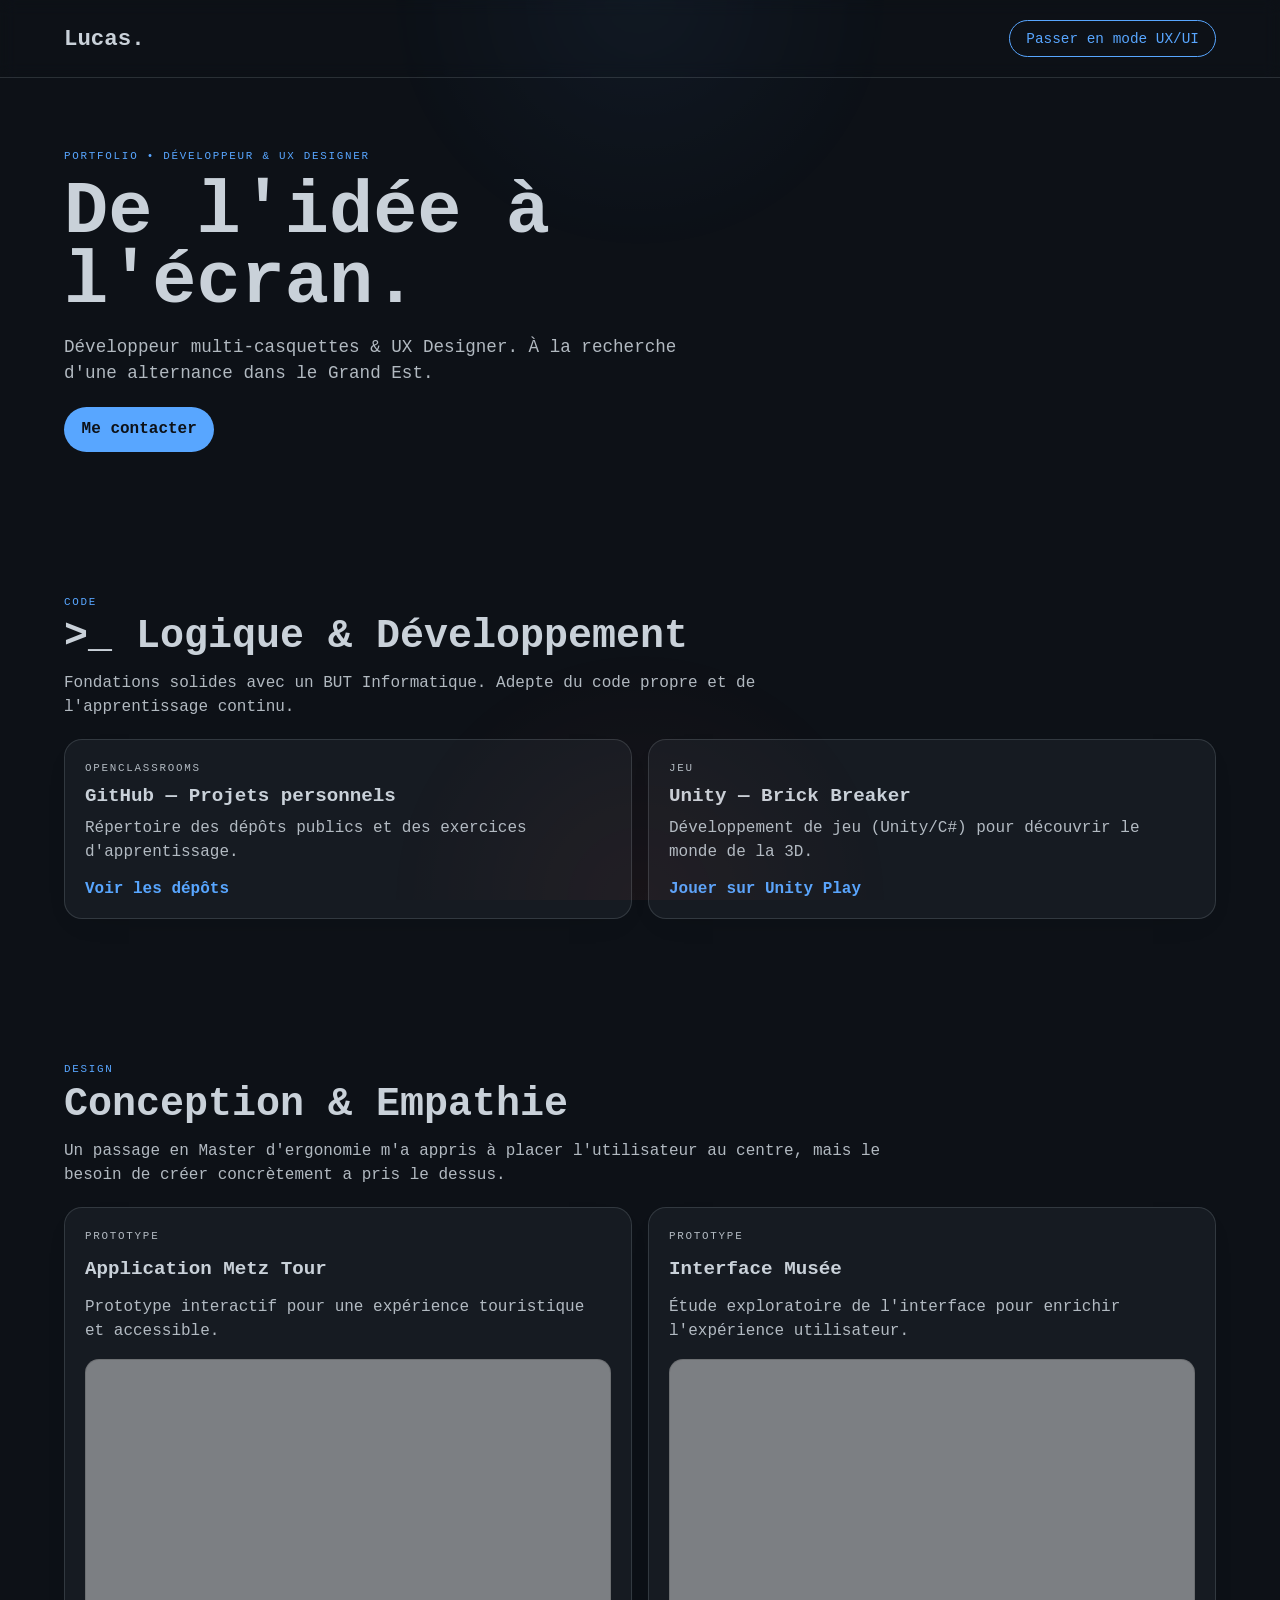
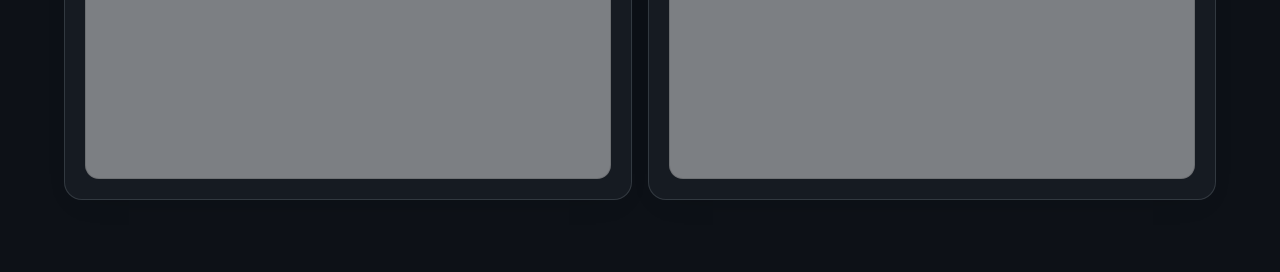
==== index.html @ cc4fd3da "V2 - Fix CSS" ====
<!DOCTYPE html>
<html lang="fr">
<head>
    <meta charset="UTF-8">
    <meta name="viewport" content="width=device-width, initial-scale=1.0">
    <title>Lucas | Dev & UX Designer</title>
    <link rel="stylesheet" href="style.css">
</head>
<body data-theme="dev">
    <nav class="site-nav" aria-label="Navigation principale">
        <a class="logo" href="#top" aria-label="Lucas, retour à l'accueil">Lucas.</a>
        <button id="theme-toggle" type="button" aria-pressed="false">Passer en mode UX/UI</button>
    </nav>

    <header class="hero" id="top">
        <p class="eyebrow">Portfolio • Développeur & UX designer</p>
        <h1>De l'idée à l'écran.</h1>
        <p class="hero-copy">Développeur multi-casquettes & UX Designer. À la recherche d'une alternance dans le Grand Est.</p>
        <div class="hero-actions">
            <a href="mailto:lucas.supiot2@email.com" class="btn-primary">Me contacter</a>
        </div>
    </header>

    <main>
        <section id="dev-section" class="panel" aria-labelledby="dev-title">
            <div class="section-heading">
                <p class="section-kicker">Code</p>
                <h2 id="dev-title">>_ Logique & Développement</h2>
            </div>
            <p class="section-copy">Fondations solides avec un BUT Informatique. Adepte du code propre et de l'apprentissage continu.</p>

            <div class="cards-grid">
                <article class="card">
                    <p class="card-tag">OpenClassrooms</p>
                    <h3>GitHub — Projets personnels</h3>
                    <p>Répertoire des dépôts publics et des exercices d'apprentissage.</p>
                    <a href="https://github.com/lsupiot" target="_blank" rel="noopener noreferrer">Voir les dépôts</a>
                </article>

                <article class="card">
                    <p class="card-tag">Jeu</p>
                    <h3>Unity — Brick Breaker</h3>
                    <p>Développement de jeu (Unity/C#) pour découvrir le monde de la 3D.</p>
                    <a href="https://play.unity.com/en/user/a62d0548-a9d5-411b-aab2-ef12aff57808" target="_blank" rel="noopener noreferrer">Jouer sur Unity Play</a>
                </article>
            </div>
        </section>

        <section id="design-section" class="panel" aria-labelledby="design-title">
            <div class="section-heading">
                <p class="section-kicker">Design</p>
                <h2 id="design-title">Conception & Empathie</h2>
            </div>
            <p class="section-copy">Un passage en Master d'ergonomie m'a appris à placer l'utilisateur au centre, mais le besoin de créer concrètement a pris le dessus.</p>

            <div class="figma-grid">
                <article class="embed-card">
                    <div class="embed-copy">
                        <p class="card-tag">Prototype</p>
                        <h3>Application Metz Tour</h3>
                        <p>Prototype interactif pour une expérience touristique et accessible.</p>
                    </div>
                    <iframe
                        title="Prototype de l'application Metz Tour"
                        src="https://embed.figma.com/proto/jrErI9CJrKEsVj4S0vZ2EP/Metz-Tour?page-id=1139%3A2404&node-id=1139-2405&p=f&viewport=359%2C181%2C0.16&scaling=scale-down&content-scaling=fixed&starting-point-node-id=1139%3A2405&embed-host=share"
                        loading="lazy"
                        allowfullscreen>
                    </iframe>
                </article>

                <article class="embed-card">
                    <div class="embed-copy">
                        <p class="card-tag">Prototype</p>
                        <h3>Interface Musée</h3>
                        <p>Étude exploratoire de l'interface pour enrichir l'expérience utilisateur.</p>
                    </div>
                    <iframe
                        title="Prototype d'interface musée"
                        src="https://embed.figma.com/proto/jrErI9CJrKEsVj4S0vZ2EP/Metz-Tour?page-id=1139%3A2404&node-id=1139-2405&p=f&viewport=359%2C181%2C0.16&scaling=scale-down&content-scaling=fixed&starting-point-node-id=1139%3A2405&embed-host=share"
                        loading="lazy"
                        allowfullscreen>
                    </iframe>
                </article>
            </div>
        </section>
    </main>

    <script src="script.js"></script>
</body>
</html>
---- style.css ----
* {
    box-sizing: border-box;
}

:root {
    --bg-color: #0d1117;
    --text-color: #c9d1d9;
    --accent-color: #58a6ff;
    --accent-soft: rgba(88, 166, 255, 0.16);
    --card-bg: #161b22;
    --border-color: rgba(201, 209, 217, 0.16);
    --shadow-color: rgba(0, 0, 0, 0.24);
    --font-family: 'Courier New', Courier, monospace;
}

body[data-theme="design"] {
    --bg-color: #fafafa;
    --text-color: #2b2b2b;
    --accent-color: #ff7262;
    --accent-soft: rgba(255, 114, 98, 0.16);
    --card-bg: #ffffff;
    --border-color: rgba(43, 43, 43, 0.14);
    --shadow-color: rgba(43, 43, 43, 0.12);
    --font-family: 'Helvetica Neue', Arial, sans-serif;
}

body {
    margin: 0;
    min-height: 100vh;
    background-color: var(--bg-color);
    color: var(--text-color);
    font-family: var(--font-family);
    transition: background-color 0.35s ease, color 0.35s ease, border-color 0.35s ease;
}

img,
iframe {
    max-width: 100%;
}

body::before {
    content: '';
    position: fixed;
    inset: 0;
    pointer-events: none;
    background:
        radial-gradient(circle at top, rgba(88, 166, 255, 0.12), transparent 24%),
        radial-gradient(circle at bottom, rgba(255, 114, 98, 0.12), transparent 24%);
    opacity: 0.45;
}

.site-nav {
    display: flex;
    align-items: center;
    justify-content: space-between;
    gap: 1rem;
    padding: 1.25rem 5vw;
    border-bottom: 1px solid var(--border-color);
    backdrop-filter: blur(8px);
}

.logo {
    color: var(--text-color);
    text-decoration: none;
    font-size: 1.4rem;
    font-weight: 700;
}

#theme-toggle {
    background: transparent;
    border: 1px solid var(--accent-color);
    color: var(--accent-color);
    padding: 0.6rem 1rem;
    border-radius: 999px;
    cursor: pointer;
    font-family: inherit;
    font-size: 0.9rem;
    transition: background-color 0.25s ease, color 0.25s ease, transform 0.2s ease;
}

#theme-toggle:hover,
#theme-toggle:focus-visible {
    background-color: var(--accent-color);
    color: var(--bg-color);
    transform: translateY(-1px);
    outline: none;
}

.hero,
.panel {
    padding: 4.5rem 5vw;
}

.hero {
    display: flex;
    flex-direction: column;
    gap: 1rem;
    max-width: 56rem;
}

.eyebrow,
.section-kicker,
.card-tag {
    margin: 0;
    color: var(--accent-color);
    text-transform: uppercase;
    letter-spacing: 0.16em;
    font-size: 0.68rem;
}

.hero h1 {
    margin: 0;
    font-size: clamp(2.8rem, 7vw, 4.6rem);
    line-height: 0.95;
}

.hero-copy,
.section-copy,
.card p,
.embed-copy p {
    margin: 0;
    line-height: 1.5;
    color: var(--text-color);
    opacity: 0.88;
}

.hero-copy {
    max-width: 42rem;
    font-size: 1.1rem;
}

.hero-actions {
    display: flex;
    gap: 1rem;
    margin-top: 0.25rem;
}

.btn-primary {
    display: inline-flex;
    align-items: center;
    justify-content: center;
    padding: 0.85rem 1.1rem;
    border-radius: 999px;
    background-color: var(--accent-color);
    color: var(--bg-color);
    text-decoration: none;
    font-weight: 700;
    transition: transform 0.2s ease, filter 0.2s ease;
}

.btn-primary:hover,
.btn-primary:focus-visible {
    transform: translateY(-1px);
    filter: brightness(1.05);
    outline: none;
}

.section-heading {
    display: flex;
    flex-direction: column;
    gap: 0.4rem;
    margin-bottom: 0.75rem;
}

.section-heading h2 {
    margin: 0;
    font-size: clamp(1.7rem, 4vw, 2.5rem);
}

.section-copy {
    max-width: 52rem;
    margin-bottom: 1.25rem;
}

.cards-grid,
.figma-grid {
    display: grid;
    gap: 1rem;
    grid-template-columns: repeat(auto-fit, minmax(260px, 1fr));
}

.card,
.embed-card {
    background-color: var(--card-bg);
    border: 1px solid var(--border-color);
    border-radius: 18px;
    padding: 1.25rem;
    box-shadow: 0 10px 30px -18px var(--shadow-color);
    transition: transform 0.2s ease, border-color 0.25s ease, box-shadow 0.25s ease;
}

.card:hover,
.embed-card:hover {
    transform: translateY(-3px);
    border-color: var(--accent-color);
    box-shadow: 0 16px 36px -20px var(--shadow-color);
}

.card h3,
.embed-copy h3 {
    margin: 0.5rem 0 0.6rem;
    font-size: 1.2rem;
}

.card a {
    display: inline-flex;
    margin-top: 1rem;
    color: var(--accent-color);
    text-decoration: none;
    font-weight: 700;
}

.card a:hover,
.card a:focus-visible {
    text-decoration: underline;
}

.embed-card {
    display: flex;
    flex-direction: column;
    gap: 1rem;
}

.embed-copy {
    display: flex;
    flex-direction: column;
    gap: 0.35rem;
}

.embed-card iframe {
    width: 100%;
    min-height: 320px;
    height: min(58vw, 420px);
    border: 1px solid rgba(0, 0, 0, 0.12);
    border-radius: 14px;
    background-color: rgba(255, 255, 255, 0.44);
}

@media (max-width: 640px) {
    .site-nav {
        padding-inline: 1rem;
    }

    .hero,
    .panel {
        padding: 3.5rem 1rem;
    }

    .hero-actions {
        flex-direction: column;
    }
}
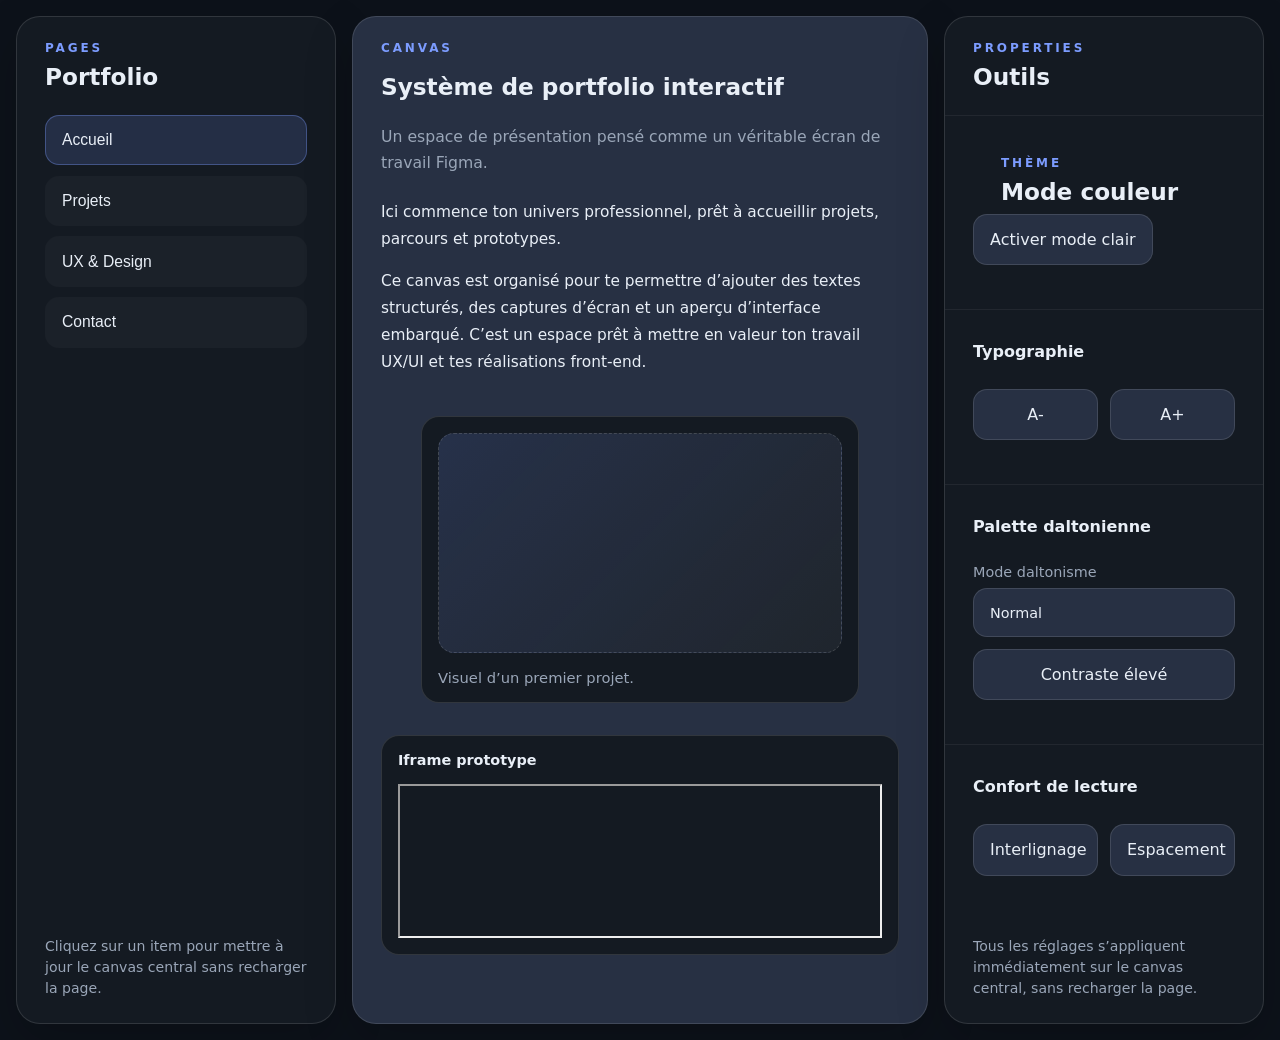
==== commit 8c8b13f8: "V3.1 Abition figma" ====
--- a/index.html
+++ b/index.html
@@ -3,88 +3,113 @@
 <head>
     <meta charset="UTF-8">
     <meta name="viewport" content="width=device-width, initial-scale=1.0">
-    <title>Lucas | Dev & UX Designer</title>
+    <title>Portfolio Figma-style | Lucas Supiot</title>
     <link rel="stylesheet" href="style.css">
 </head>
-<body data-theme="dev">
-    <nav class="site-nav" aria-label="Navigation principale">
-        <a class="logo" href="#top" aria-label="Lucas, retour à l'accueil">Lucas.</a>
-        <button id="theme-toggle" type="button" aria-pressed="false">Passer en mode UX/UI</button>
-    </nav>
+<body data-theme="dark" data-daltonism="normal">
+    <div class="app-shell">
+        <aside class="sidebar panel panel-left" aria-label="Navigation Pages et Layers">
+            <div class="panel-header">
+                <p class="panel-label">Pages</p>
+                <h1 class="panel-title">Portfolio</h1>
+            </div>
 
-    <header class="hero" id="top">
-        <p class="eyebrow">Portfolio • Développeur & UX designer</p>
-        <h1>De l'idée à l'écran.</h1>
-        <p class="hero-copy">Développeur multi-casquettes & UX Designer. À la recherche d'une alternance dans le Grand Est.</p>
-        <div class="hero-actions">
-            <a href="mailto:lucas.supiot2@email.com" class="btn-primary">Me contacter</a>
-        </div>
-    </header>
+            <nav class="panel-body" aria-label="Liste des sections du portfolio">
+                <ul class="nav-list" role="list">
+                    <li><button class="nav-item active" type="button" data-section="accueil" aria-controls="canvas-content">Accueil</button></li>
+                    <li><button class="nav-item" type="button" data-section="projets" aria-controls="canvas-content">Projets</button></li>
+                    <li><button class="nav-item" type="button" data-section="ux" aria-controls="canvas-content">UX & Design</button></li>
+                    <li><button class="nav-item" type="button" data-section="contact" aria-controls="canvas-content">Contact</button></li>
+                </ul>
+            </nav>
 
-    <main>
-        <section id="dev-section" class="panel" aria-labelledby="dev-title">
-            <div class="section-heading">
-                <p class="section-kicker">Code</p>
-                <h2 id="dev-title">>_ Logique & Développement</h2>
+            <div class="panel-footer">
+                <p class="panel-note">Cliquez sur un item pour mettre à jour le canvas central sans recharger la page.</p>
             </div>
-            <p class="section-copy">Fondations solides avec un BUT Informatique. Adepte du code propre et de l'apprentissage continu.</p>
+        </aside>
 
-            <div class="cards-grid">
-                <article class="card">
-                    <p class="card-tag">OpenClassrooms</p>
-                    <h3>GitHub — Projets personnels</h3>
-                    <p>Répertoire des dépôts publics et des exercices d'apprentissage.</p>
-                    <a href="https://github.com/lsupiot" target="_blank" rel="noopener noreferrer">Voir les dépôts</a>
+        <main class="canvas panel panel-center" id="canvas-content" role="main">
+            <section class="canvas-frame" aria-labelledby="canvas-title">
+                <div class="canvas-topbar">
+                    <span class="canvas-badge">Canvas</span>
+                    <h2 id="canvas-title">Bienvenu·e sur mon portfolio</h2>
+                </div>
+
+                <p class="canvas-subtitle">Un espace de présentation pensé comme un véritable écran de travail Figma.</p>
+
+                <article class="canvas-copy">
+                    <p class="lead-copy" id="canvas-lead">Ce template est préparé pour recevoir ton contenu : titre, paragraphe, visuels et prototype intégré.</p>
+                    <p id="canvas-text">Utilise ce canevas pour montrer tes meilleurs projets, le parcours UX/UI, et des démonstrations interactives. Le contenu change dynamiquement depuis le panneau gauche.</p>
                 </article>
 
-                <article class="card">
-                    <p class="card-tag">Jeu</p>
-                    <h3>Unity — Brick Breaker</h3>
-                    <p>Développement de jeu (Unity/C#) pour découvrir le monde de la 3D.</p>
-                    <a href="https://play.unity.com/en/user/a62d0548-a9d5-411b-aab2-ef12aff57808" target="_blank" rel="noopener noreferrer">Jouer sur Unity Play</a>
-                </article>
+                <div class="canvas-media">
+                    <figure class="canvas-card canvas-image-card">
+                        <div class="image-placeholder" aria-hidden="true"></div>
+                        <figcaption id="canvas-image-caption">Image de projet (placeholder)</figcaption>
+                    </figure>
+
+                    <section class="canvas-card canvas-iframe-card" aria-labelledby="iframe-label">
+                        <div class="iframe-header">
+                            <span id="iframe-label">Iframe prototype</span>
+                        </div>
+                        <iframe id="canvas-iframe" title="Aperçu prototype" src="about:blank" loading="lazy"></iframe>
+                    </section>
+                </div>
+            </section>
+        </main>
+
+        <aside class="sidebar panel panel-right" aria-label="Outils d’accessibilité et ergonomie">
+            <div class="panel-header">
+                <p class="panel-label">Properties</p>
+                <h1 class="panel-title">Outils</h1>
             </div>
-        </section>
 
-        <section id="design-section" class="panel" aria-labelledby="design-title">
-            <div class="section-heading">
-                <p class="section-kicker">Design</p>
-                <h2 id="design-title">Conception & Empathie</h2>
+            <section class="control-panel" aria-labelledby="theme-controls-title">
+                <div class="control-heading">
+                    <p class="control-label">Thème</p>
+                    <h2 id="theme-controls-title">Mode couleur</h2>
+                </div>
+                <button class="control-button" type="button" data-action="toggle-theme" aria-pressed="false">Activer mode clair</button>
+            </section>
+
+            <details class="control-panel" open>
+                <summary class="control-summary">Typographie</summary>
+                <div class="control-grid">
+                    <button class="control-button" type="button" data-action="decrease-font">A-</button>
+                    <button class="control-button" type="button" data-action="increase-font">A+</button>
+                </div>
+            </details>
+
+            <details class="control-panel" open>
+                <summary class="control-summary">Palette daltonienne</summary>
+                <div class="control-group">
+                    <label class="select-label" for="daltonism-select">
+                        <span>Mode daltonisme</span>
+                        <select id="daltonism-select" aria-label="Choisir une palette daltonienne">
+                            <option value="normal">Normal</option>
+                            <option value="protanopia">Protanopie</option>
+                            <option value="deuteranopia">Déuteranopie</option>
+                            <option value="tritanopia">Tritanopie</option>
+                        </select>
+                    </label>
+                    <button class="control-button" type="button" data-action="toggle-contrast" aria-pressed="false">Contraste élevé</button>
+                </div>
+            </details>
+
+            <details class="control-panel" open>
+                <summary class="control-summary">Confort de lecture</summary>
+                <div class="control-grid">
+                    <button class="control-button" type="button" data-action="toggle-line-spacing" aria-pressed="false">Interlignage</button>
+                    <button class="control-button" type="button" data-action="toggle-letter-spacing" aria-pressed="false">Espacement</button>
+                </div>
+            </details>
+
+            <div class="panel-footer">
+                <p class="panel-note">Tous les réglages s’appliquent immédiatement sur le canvas central, sans recharger la page.</p>
             </div>
-            <p class="section-copy">Un passage en Master d'ergonomie m'a appris à placer l'utilisateur au centre, mais le besoin de créer concrètement a pris le dessus.</p>
-
-            <div class="figma-grid">
-                <article class="embed-card">
-                    <div class="embed-copy">
-                        <p class="card-tag">Prototype</p>
-                        <h3>Application Metz Tour</h3>
-                        <p>Prototype interactif pour une expérience touristique et accessible.</p>
-                    </div>
-                    <iframe
-                        title="Prototype de l'application Metz Tour"
-                        src="https://embed.figma.com/proto/jrErI9CJrKEsVj4S0vZ2EP/Metz-Tour?page-id=1139%3A2404&node-id=1139-2405&p=f&viewport=359%2C181%2C0.16&scaling=scale-down&content-scaling=fixed&starting-point-node-id=1139%3A2405&embed-host=share"
-                        loading="lazy"
-                        allowfullscreen>
-                    </iframe>
-                </article>
-
-                <article class="embed-card">
-                    <div class="embed-copy">
-                        <p class="card-tag">Prototype</p>
-                        <h3>Interface Musée</h3>
-                        <p>Étude exploratoire de l'interface pour enrichir l'expérience utilisateur.</p>
-                    </div>
-                    <iframe
-                        title="Prototype d'interface musée"
-                        src="https://embed.figma.com/proto/jrErI9CJrKEsVj4S0vZ2EP/Metz-Tour?page-id=1139%3A2404&node-id=1139-2405&p=f&viewport=359%2C181%2C0.16&scaling=scale-down&content-scaling=fixed&starting-point-node-id=1139%3A2405&embed-host=share"
-                        loading="lazy"
-                        allowfullscreen>
-                    </iframe>
-                </article>
-            </div>
-        </section>
-    </main>
+        </aside>
+    </div>
 
     <script src="script.js"></script>
 </body>
-</html>+</html>
--- a/style.css
+++ b/style.css
@@ -3,250 +3,401 @@
 }
 
 :root {
-    --bg-color: #0d1117;
-    --text-color: #c9d1d9;
-    --accent-color: #58a6ff;
-    --accent-soft: rgba(88, 166, 255, 0.16);
-    --card-bg: #161b22;
-    --border-color: rgba(201, 209, 217, 0.16);
-    --shadow-color: rgba(0, 0, 0, 0.24);
-    --font-family: 'Courier New', Courier, monospace;
-}
-
-body[data-theme="design"] {
-    --bg-color: #fafafa;
-    --text-color: #2b2b2b;
-    --accent-color: #ff7262;
-    --accent-soft: rgba(255, 114, 98, 0.16);
-    --card-bg: #ffffff;
-    --border-color: rgba(43, 43, 43, 0.14);
-    --shadow-color: rgba(43, 43, 43, 0.12);
-    --font-family: 'Helvetica Neue', Arial, sans-serif;
+    --surface-strong: #141a22;
+    --surface-mid: #1e2731;
+    --surface-soft: #273043;
+    --surface-weak: #303b4f;
+    --border: rgba(255, 255, 255, 0.12);
+    --text: #e9eff7;
+    --muted: #9aa6b8;
+    --accent: #7c9cff;
+    --accent-soft: rgba(124, 156, 255, 0.16);
+    --shadow: 0 18px 50px rgba(0, 0, 0, 0.18);
+    --bg: #0d121a;
+    --panel-radius: 24px;
+    --radius: 18px;
+    --font-family: 'Inter', system-ui, -apple-system, BlinkMacSystemFont, 'Segoe UI', sans-serif;
+    --font-size-base: 1rem;
+    --content-scale: 1;
+    --content-line-height: 1.75;
+    --content-letter-spacing: 0em;
+    --panel-gap: 1.5rem;
 }
 
 body {
     margin: 0;
     min-height: 100vh;
-    background-color: var(--bg-color);
-    color: var(--text-color);
+    min-width: 320px;
+    height: 100vh;
     font-family: var(--font-family);
-    transition: background-color 0.35s ease, color 0.35s ease, border-color 0.35s ease;
-}
-
-img,
-iframe {
-    max-width: 100%;
-}
-
-body::before {
-    content: '';
-    position: fixed;
-    inset: 0;
-    pointer-events: none;
-    background:
-        radial-gradient(circle at top, rgba(88, 166, 255, 0.12), transparent 24%),
-        radial-gradient(circle at bottom, rgba(255, 114, 98, 0.12), transparent 24%);
-    opacity: 0.45;
-}
-
-.site-nav {
-    display: flex;
-    align-items: center;
-    justify-content: space-between;
-    gap: 1rem;
-    padding: 1.25rem 5vw;
-    border-bottom: 1px solid var(--border-color);
-    backdrop-filter: blur(8px);
-}
-
-.logo {
-    color: var(--text-color);
-    text-decoration: none;
-    font-size: 1.4rem;
-    font-weight: 700;
-}
-
-#theme-toggle {
-    background: transparent;
-    border: 1px solid var(--accent-color);
-    color: var(--accent-color);
-    padding: 0.6rem 1rem;
-    border-radius: 999px;
-    cursor: pointer;
-    font-family: inherit;
-    font-size: 0.9rem;
-    transition: background-color 0.25s ease, color 0.25s ease, transform 0.2s ease;
-}
-
-#theme-toggle:hover,
-#theme-toggle:focus-visible {
-    background-color: var(--accent-color);
-    color: var(--bg-color);
-    transform: translateY(-1px);
-    outline: none;
-}
-
-.hero,
+    font-size: var(--font-size-base);
+    color: var(--text);
+    background-color: var(--bg);
+    overflow: hidden;
+}
+
+body[data-theme='light'] {
+    --surface-strong: #f5f7fb;
+    --surface-mid: #ffffff;
+    --surface-soft: #f1f4f8;
+    --surface-weak: #e5e9f1;
+    --border: rgba(19, 34, 65, 0.12);
+    --text: #102a43;
+    --muted: #526d82;
+    --accent: #4f64ff;
+    --accent-soft: rgba(79, 100, 255, 0.14);
+    --shadow: 0 22px 60px rgba(33, 45, 66, 0.12);
+    --bg: #eaf1ff;
+}
+
+body[data-daltonism='protanopia'] {
+    --accent: #f07d6b;
+    --accent-soft: rgba(240, 125, 107, 0.18);
+}
+
+body[data-daltonism='deuteranopia'] {
+    --accent: #f4c75e;
+    --accent-soft: rgba(244, 199, 94, 0.18);
+}
+
+body[data-daltonism='tritanopia'] {
+    --accent: #6cb7ff;
+    --accent-soft: rgba(108, 183, 255, 0.18);
+}
+
+body.contrast-high {
+    --surface-strong: #000000;
+    --surface-mid: #111111;
+    --surface-soft: #1b1b1b;
+    --surface-weak: #252525;
+    --border: rgba(255, 255, 255, 0.24);
+    --text: #ffffff;
+    --muted: #d9d9d9;
+    --accent: #f5f542;
+    --accent-soft: rgba(245, 245, 66, 0.18);
+}
+
+body.line-spacing {
+    --content-line-height: 2;
+}
+
+body.letter-spacing {
+    --content-letter-spacing: 0.06em;
+}
+
+html,
+body {
+    height: 100%;
+}
+
+.app-shell {
+    display: grid;
+    grid-template-columns: minmax(280px, 320px) minmax(0, 1.8fr) minmax(280px, 320px);
+    gap: 1rem;
+    min-height: 100%;
+    padding: 1rem;
+}
+
 .panel {
-    padding: 4.5rem 5vw;
-}
-
-.hero {
     display: flex;
     flex-direction: column;
     gap: 1rem;
-    max-width: 56rem;
-}
-
-.eyebrow,
-.section-kicker,
-.card-tag {
-    margin: 0;
-    color: var(--accent-color);
+    min-height: 0;
+    background: var(--surface-mid);
+    border: 1px solid var(--border);
+    border-radius: var(--panel-radius);
+    box-shadow: var(--shadow);
+    overflow: hidden;
+}
+
+.panel-left,
+.panel-right {
+    background: var(--surface-strong);
+}
+
+.panel-center {
+    background: var(--surface-soft);
+}
+
+.panel-header,
+.control-heading {
+    padding: 1.5rem 1.75rem 0.5rem;
+}
+
+.panel-label,
+.control-label,
+.canvas-badge {
+    margin: 0 0 0.5rem;
+    font-size: 0.75rem;
+    font-weight: 700;
+    letter-spacing: 0.24em;
     text-transform: uppercase;
-    letter-spacing: 0.16em;
-    font-size: 0.68rem;
-}
-
-.hero h1 {
-    margin: 0;
-    font-size: clamp(2.8rem, 7vw, 4.6rem);
-    line-height: 0.95;
-}
-
-.hero-copy,
-.section-copy,
-.card p,
-.embed-copy p {
-    margin: 0;
-    line-height: 1.5;
-    color: var(--text-color);
-    opacity: 0.88;
-}
-
-.hero-copy {
-    max-width: 42rem;
-    font-size: 1.1rem;
-}
-
-.hero-actions {
-    display: flex;
-    gap: 1rem;
-    margin-top: 0.25rem;
-}
-
-.btn-primary {
-    display: inline-flex;
-    align-items: center;
-    justify-content: center;
-    padding: 0.85rem 1.1rem;
-    border-radius: 999px;
-    background-color: var(--accent-color);
-    color: var(--bg-color);
-    text-decoration: none;
-    font-weight: 700;
-    transition: transform 0.2s ease, filter 0.2s ease;
-}
-
-.btn-primary:hover,
-.btn-primary:focus-visible {
-    transform: translateY(-1px);
-    filter: brightness(1.05);
+    color: var(--accent);
+}
+
+.panel-title,
+.control-heading h2,
+.canvas-topbar h2 {
+    margin: 0;
+    font-size: 1.45rem;
+    line-height: 1.2;
+    color: var(--text);
+}
+
+.panel-body,
+.panel-footer,
+.control-panel,
+.canvas-frame {
+    padding: 0 1.75rem 1.75rem;
+}
+
+.panel-body {
+    overflow: auto;
+}
+
+.panel-footer {
+    margin-top: auto;
+}
+
+.panel-note,
+.canvas-subtitle,
+.canvas-copy p,
+.control-summary,
+.select-label span {
+    color: var(--muted);
+}
+
+.nav-list {
+    list-style: none;
+    padding: 0;
+    margin: 0;
+    display: grid;
+    gap: 0.65rem;
+}
+
+.nav-item {
+    width: 100%;
+    text-align: left;
+    border: 1px solid transparent;
+    border-radius: 14px;
+    padding: 0.95rem 1rem;
+    background: rgba(255, 255, 255, 0.03);
+    color: var(--text);
+    font-size: 0.98rem;
+    cursor: pointer;
+    transition: background-color 0.2s ease, border-color 0.2s ease;
+}
+
+.nav-item:hover,
+.nav-item:focus-visible {
     outline: none;
-}
-
-.section-heading {
+    background: rgba(255, 255, 255, 0.08);
+}
+
+.nav-item.active {
+    background: var(--accent-soft);
+    border-color: rgba(124, 156, 255, 0.35);
+    color: var(--text);
+}
+
+.canvas {
+    overflow: auto;
+    font-size: calc(var(--font-size-base) * var(--content-scale));
+}
+
+.canvas-frame {
+    display: grid;
+    gap: 1.5rem;
+    padding-top: 1.5rem;
+}
+
+.canvas-topbar {
     display: flex;
     flex-direction: column;
-    gap: 0.4rem;
-    margin-bottom: 0.75rem;
-}
-
-.section-heading h2 {
-    margin: 0;
-    font-size: clamp(1.7rem, 4vw, 2.5rem);
-}
-
-.section-copy {
-    max-width: 52rem;
-    margin-bottom: 1.25rem;
-}
-
-.cards-grid,
-.figma-grid {
-    display: grid;
-    gap: 1rem;
-    grid-template-columns: repeat(auto-fit, minmax(260px, 1fr));
-}
-
-.card,
-.embed-card {
-    background-color: var(--card-bg);
-    border: 1px solid var(--border-color);
+    gap: 0.6rem;
+}
+
+.canvas-topbar h2 {
+    font-size: calc(1.45rem * var(--content-scale));
+}
+
+.canvas-subtitle {
+    margin: 0;
+    font-size: calc(0.98rem * var(--content-scale));
+    line-height: 1.6;
+}
+
+.canvas-copy {
+    display: grid;
+    gap: 1rem;
+}
+
+.lead-copy {
+    margin: 0;
+    font-size: calc(1.05rem * var(--content-scale));
+    line-height: 1.7;
+}
+
+.canvas-copy p {
+    margin: 0;
+    font-size: calc(0.96rem * var(--content-scale));
+    line-height: var(--content-line-height);
+    letter-spacing: var(--content-letter-spacing);
+    color: var(--text);
+}
+
+.canvas-media {
+    display: grid;
+    gap: 1rem;
+}
+
+.canvas-card {
     border-radius: 18px;
-    padding: 1.25rem;
-    box-shadow: 0 10px 30px -18px var(--shadow-color);
-    transition: transform 0.2s ease, border-color 0.25s ease, box-shadow 0.25s ease;
-}
-
-.card:hover,
-.embed-card:hover {
-    transform: translateY(-3px);
-    border-color: var(--accent-color);
-    box-shadow: 0 16px 36px -20px var(--shadow-color);
-}
-
-.card h3,
-.embed-copy h3 {
-    margin: 0.5rem 0 0.6rem;
-    font-size: 1.2rem;
-}
-
-.card a {
-    display: inline-flex;
-    margin-top: 1rem;
-    color: var(--accent-color);
-    text-decoration: none;
-    font-weight: 700;
-}
-
-.card a:hover,
-.card a:focus-visible {
-    text-decoration: underline;
-}
-
-.embed-card {
+    border: 1px solid var(--border);
+    background: var(--surface-strong);
+    padding: 1rem;
+    min-height: 220px;
+}
+
+.canvas-image-card {
+    display: grid;
+    gap: 1rem;
+}
+
+.image-placeholder {
+    width: 100%;
+    min-height: 220px;
+    border-radius: 16px;
+    background: linear-gradient(135deg, rgba(124, 156, 255, 0.18), rgba(255, 255, 255, 0.05));
+    border: 1px dashed rgba(255, 255, 255, 0.15);
+}
+
+.canvas-image-card figcaption {
+    margin: 0;
+    font-size: 0.92rem;
+    color: var(--muted);
+}
+
+.canvas-iframe-card {
     display: flex;
     flex-direction: column;
     gap: 1rem;
 }
 
-.embed-copy {
+.iframe-header {
+    display: flex;
+    justify-content: space-between;
+    align-items: center;
+}
+
+.iframe-header span {
+    font-size: 0.9rem;
+    font-weight: 700;
+    color: var(--text);
+}
+
+.canvas-iframe {
+    width: 100%;
+    min-height: 260px;
+    border: 1px solid rgba(255, 255, 255, 0.12);
+    border-radius: 16px;
+    background: var(--surface-mid);
+}
+
+.control-panel {
+    border-top: 1px solid rgba(255, 255, 255, 0.06);
+    padding: 1rem 1.75rem 1.75rem;
+}
+
+.control-summary {
+    display: block;
+    margin: 0;
+    padding: 1rem 0;
+    cursor: pointer;
+    color: var(--text);
+    font-weight: 700;
+}
+
+.control-grid {
+    display: grid;
+    grid-template-columns: repeat(2, minmax(0, 1fr));
+    gap: 0.75rem;
+    margin-top: 0.75rem;
+}
+
+.control-group {
+    display: grid;
+    gap: 0.75rem;
+    margin-top: 0.75rem;
+}
+
+.control-button,
+.select-label select {
+    border-radius: 14px;
+    border: 1px solid var(--border);
+    background: var(--surface-soft);
+    color: var(--text);
+    padding: 0.95rem 1rem;
+    font: inherit;
+}
+
+.control-button {
+    cursor: pointer;
+    transition: transform 0.2s ease, background-color 0.2s ease;
+}
+
+.control-button:hover,
+.control-button:focus-visible {
+    outline: none;
+    transform: translateY(-1px);
+    background: rgba(255, 255, 255, 0.08);
+}
+
+.select-label {
     display: flex;
     flex-direction: column;
-    gap: 0.35rem;
-}
-
-.embed-card iframe {
-    width: 100%;
-    min-height: 320px;
-    height: min(58vw, 420px);
-    border: 1px solid rgba(0, 0, 0, 0.12);
-    border-radius: 14px;
-    background-color: rgba(255, 255, 255, 0.44);
-}
-
-@media (max-width: 640px) {
-    .site-nav {
-        padding-inline: 1rem;
+    gap: 0.5rem;
+    font-size: 0.9rem;
+}
+
+.select-label span {
+    color: var(--muted);
+}
+
+.select-label select {
+    appearance: none;
+    -webkit-appearance: none;
+}
+
+.panel-footer {
+    padding: 1rem 1.75rem 1.5rem;
+}
+
+.panel-note {
+    margin: 0;
+    font-size: 0.88rem;
+    line-height: 1.5;
+    color: var(--muted);
+}
+
+@media (max-width: 1024px) {
+    .app-shell {
+        grid-template-columns: 1fr;
+        height: auto;
+        padding: 0.75rem;
     }
 
-    .hero,
     .panel {
-        padding: 3.5rem 1rem;
+        max-height: calc(100vh - 2rem);
     }
-
-    .hero-actions {
-        flex-direction: column;
+}
+
+@media (max-width: 768px) {
+    .app-shell {
+        gap: 0.85rem;
     }
-}
+
+    .control-grid {
+        grid-template-columns: 1fr;
+    }
+}
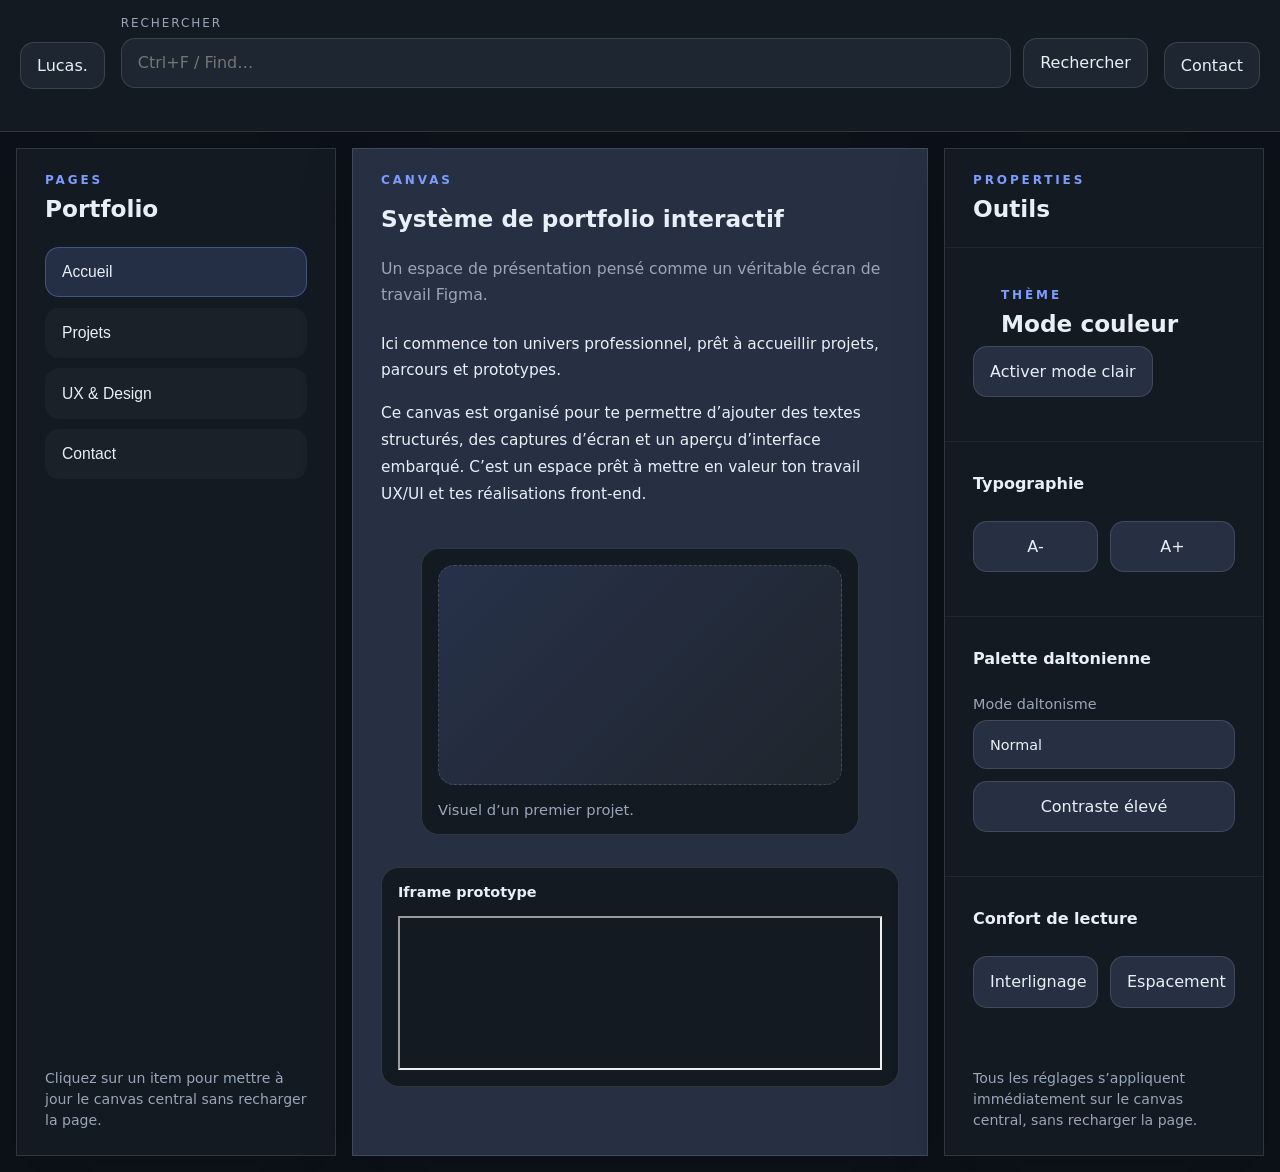
==== commit a750a53e: "V3.1.1 - Search bar" ====
--- a/index.html
+++ b/index.html
@@ -7,6 +7,21 @@
     <link rel="stylesheet" href="style.css">
 </head>
 <body data-theme="dark" data-daltonism="normal">
+    <header class="global-header" role="banner">
+        <button class="header-link" type="button" id="home-button" aria-label="Retour à l’accueil">Lucas.</button>
+
+        <form class="search-form" id="search-form" role="search" aria-label="Recherche dans le portfolio">
+            <label class="search-label" for="search-input">Rechercher</label>
+            <div class="search-group">
+                <input id="search-input" class="search-input" type="search" placeholder="Ctrl+F / Find…" aria-label="Recherche dans le contenu" autocomplete="off">
+                <button class="search-button" type="submit">Rechercher</button>
+            </div>
+            <p class="search-note" id="search-note" aria-live="polite"></p>
+        </form>
+
+        <button class="header-link" type="button" id="contact-button" aria-label="Aller à la page contact">Contact</button>
+    </header>
+
     <div class="app-shell">
         <aside class="sidebar panel panel-left" aria-label="Navigation Pages et Layers">
             <div class="panel-header">
--- a/style.css
+++ b/style.css
@@ -28,12 +28,12 @@
     margin: 0;
     min-height: 100vh;
     min-width: 320px;
-    height: 100vh;
     font-family: var(--font-family);
     font-size: var(--font-size-base);
     color: var(--text);
     background-color: var(--bg);
-    overflow: hidden;
+    overflow-x: hidden;
+    overflow-y: auto;
 }
 
 body[data-theme='light'] {
@@ -98,6 +98,87 @@
     padding: 1rem;
 }
 
+.global-header {
+    position: sticky;
+    top: 0;
+    z-index: 20;
+    display: grid;
+    grid-template-columns: auto minmax(320px, 1fr) auto;
+    align-items: center;
+    gap: 1rem;
+    padding: 1rem 1.25rem;
+    background: var(--surface-strong);
+    border-bottom: 1px solid var(--border);
+    backdrop-filter: blur(12px);
+}
+
+.header-link,
+.search-button {
+    appearance: none;
+    border: 1px solid var(--border);
+    border-radius: 14px;
+    background: var(--surface-mid);
+    color: var(--text);
+    padding: 0.8rem 1rem;
+    font: inherit;
+    cursor: pointer;
+    transition: transform 0.2s ease, background-color 0.2s ease;
+}
+
+.header-link:hover,
+.search-button:hover,
+.header-link:focus-visible,
+.search-button:focus-visible {
+    outline: none;
+    transform: translateY(-1px);
+    background: rgba(255, 255, 255, 0.08);
+}
+
+.search-form {
+    display: grid;
+    gap: 0.5rem;
+}
+
+.search-group {
+    display: grid;
+    grid-template-columns: minmax(0, 1fr) auto;
+    gap: 0.75rem;
+}
+
+.search-label {
+    font-size: 0.75rem;
+    letter-spacing: 0.16em;
+    text-transform: uppercase;
+    color: var(--muted);
+}
+
+.search-input {
+    border: 1px solid var(--border);
+    border-radius: 14px;
+    background: var(--surface-mid);
+    color: var(--text);
+    padding: 0.9rem 1rem;
+    font: inherit;
+}
+
+.search-input:focus-visible {
+    outline: 2px solid var(--accent);
+}
+
+.search-note {
+    margin: 0;
+    font-size: 0.88rem;
+    color: var(--muted);
+    min-height: 1.2rem;
+}
+
+.highlighted-text {
+    background: rgba(250, 229, 90, 0.5);
+    color: #101010;
+    border-radius: 4px;
+    padding: 0.05em 0.14em;
+}
+
 .panel {
     display: flex;
     flex-direction: column;
@@ -105,7 +186,7 @@
     min-height: 0;
     background: var(--surface-mid);
     border: 1px solid var(--border);
-    border-radius: var(--panel-radius);
+    border-radius: 0;
     box-shadow: var(--shadow);
     overflow: hidden;
 }
@@ -397,6 +478,15 @@
         gap: 0.85rem;
     }
 
+    .global-header {
+        grid-template-columns: 1fr;
+        align-items: stretch;
+    }
+
+    .search-group {
+        grid-template-columns: 1fr;
+    }
+
     .control-grid {
         grid-template-columns: 1fr;
     }
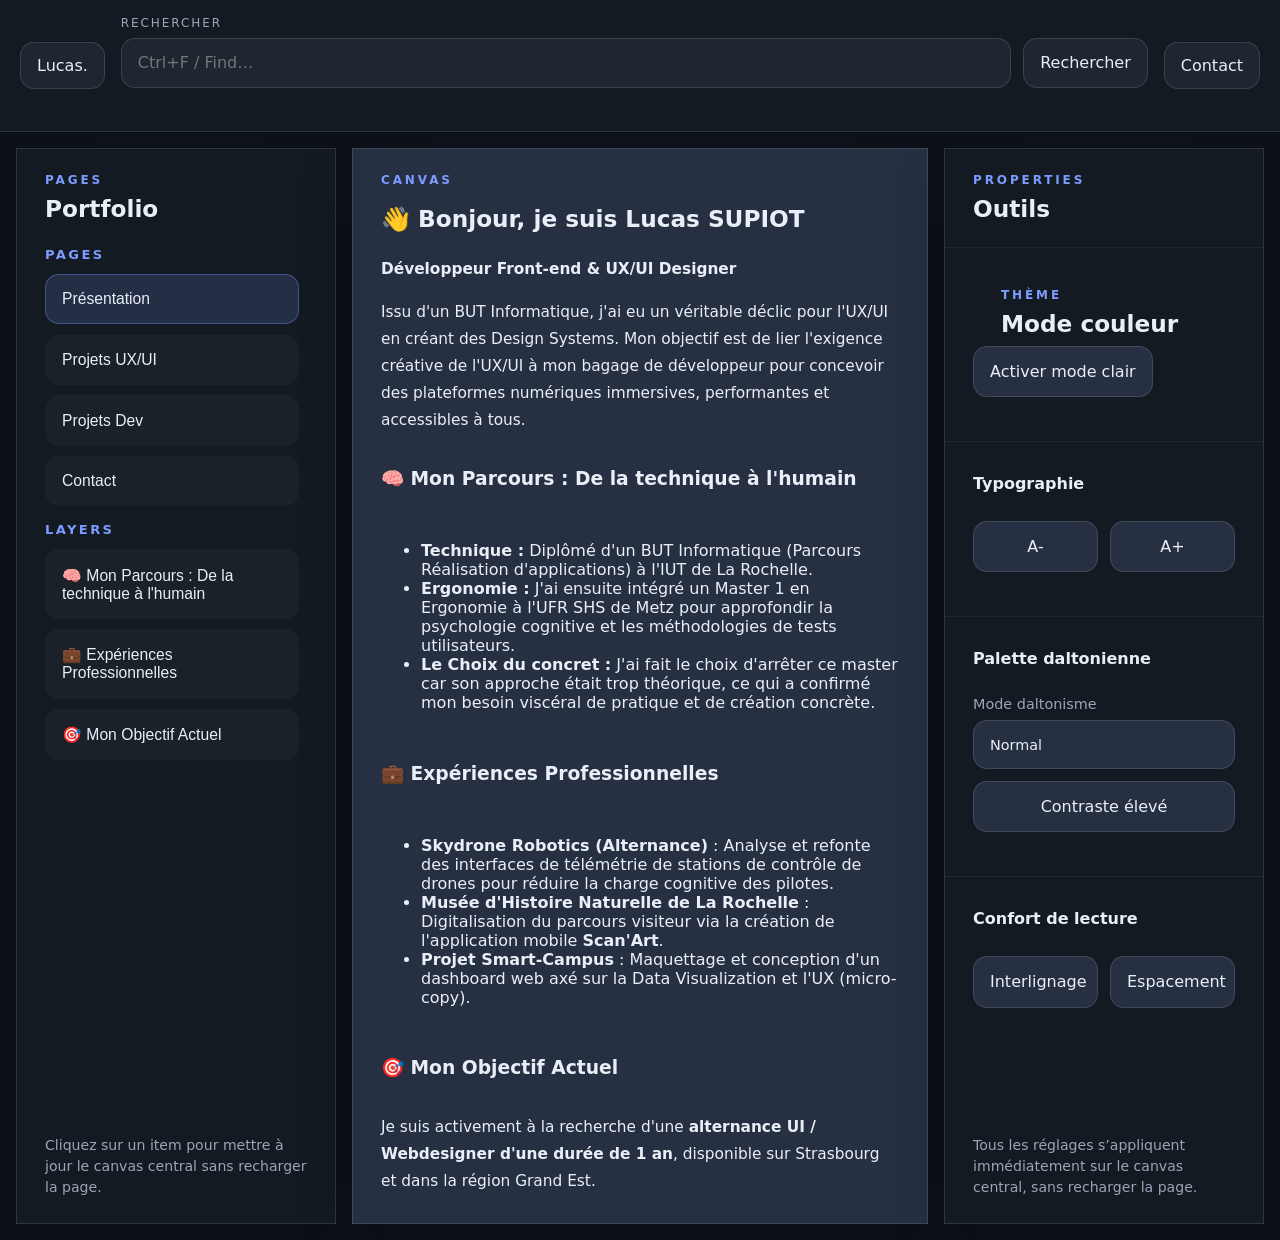
==== commit 710d6650: "V3.2 - add content and fix js" ====
--- a/index.html
+++ b/index.html
@@ -3,7 +3,7 @@
 <head>
     <meta charset="UTF-8">
     <meta name="viewport" content="width=device-width, initial-scale=1.0">
-    <title>Portfolio Figma-style | Lucas Supiot</title>
+    <title>Portfolio | Lucas Supiot</title>
     <link rel="stylesheet" href="style.css">
 </head>
 <body data-theme="dark" data-daltonism="normal">
@@ -30,12 +30,28 @@
             </div>
 
             <nav class="panel-body" aria-label="Liste des sections du portfolio">
-                <ul class="nav-list" role="list">
-                    <li><button class="nav-item active" type="button" data-section="accueil" aria-controls="canvas-content">Accueil</button></li>
-                    <li><button class="nav-item" type="button" data-section="projets" aria-controls="canvas-content">Projets</button></li>
-                    <li><button class="nav-item" type="button" data-section="ux" aria-controls="canvas-content">UX & Design</button></li>
-                    <li><button class="nav-item" type="button" data-section="contact" aria-controls="canvas-content">Contact</button></li>
-                </ul>
+                <div class="sidebar-split">
+                    <section class="sidebar-section sidebar-pages" aria-labelledby="sidebar-pages-title">
+                        <h2 id="sidebar-pages-title" class="sidebar-section-title">Pages</h2>
+                        <ul class="nav-list" role="list">
+                            <li><button class="nav-item active" type="button" data-section="accueil" aria-controls="canvas-content">Présentation</button></li>
+                            <li><button class="nav-item" type="button" data-section="ux" aria-controls="canvas-content">Projets UX/UI</button></li>
+                            <li><button class="nav-item" type="button" data-section="projets" aria-controls="canvas-content">Projets Dev</button></li>
+                            <li><button class="nav-item" type="button" data-section="contact" aria-controls="canvas-content">Contact</button></li>
+                        </ul>
+                    </section>
+
+                    <section class="sidebar-section sidebar-layers" aria-labelledby="sidebar-layers-title">
+                        <h2 id="sidebar-layers-title" class="sidebar-section-title">Layers</h2>
+                        <ul class="layer-list" role="list">
+                            <li><button class="layer-item" type="button" data-scroll-target="area-parcours">Parcours</button></li>
+                            <li><button class="layer-item" type="button" data-scroll-target="area-experiences">Expériences</button></li>
+                            <li><button class="layer-item" type="button" data-scroll-target="area-objectif">Objectif</button></li>
+                            <li><button class="layer-item" type="button" data-scroll-target="area-scanart">Scan'Art</button></li>
+                            <li><button class="layer-item" type="button" data-scroll-target="area-metz-tour">Metz Tour</button></li>
+                        </ul>
+                    </section>
+                </div>
             </nav>
 
             <div class="panel-footer">
@@ -44,30 +60,23 @@
         </aside>
 
         <main class="canvas panel panel-center" id="canvas-content" role="main">
-            <section class="canvas-frame" aria-labelledby="canvas-title">
-                <div class="canvas-topbar">
+            <section class="canvas-frame" id="canvas-frame" aria-labelledby="canvas-title" tabindex="-1">
+                <div class="canvas-topbar" id="canvas-topbar" tabindex="-1">
                     <span class="canvas-badge">Canvas</span>
-                    <h2 id="canvas-title">Bienvenu·e sur mon portfolio</h2>
+                    <h2 id="canvas-title">👋 Bonjour, je suis Lucas SUPIOT</h2>
                 </div>
 
-                <p class="canvas-subtitle">Un espace de présentation pensé comme un véritable écran de travail Figma.</p>
-
-                <article class="canvas-copy">
-                    <p class="lead-copy" id="canvas-lead">Ce template est préparé pour recevoir ton contenu : titre, paragraphe, visuels et prototype intégré.</p>
-                    <p id="canvas-text">Utilise ce canevas pour montrer tes meilleurs projets, le parcours UX/UI, et des démonstrations interactives. Le contenu change dynamiquement depuis le panneau gauche.</p>
+                <article class="canvas-copy" id="canvas-copy" tabindex="-1">
+                    <p class="lead-copy" id="canvas-lead"><strong>Développeur Front-end &amp; UX/UI Designer</strong></p>
+                    <p id="canvas-text">Issu d'un BUT Informatique, j'ai eu un véritable déclic pour l'UX/UI en créant des Design Systems. Mon objectif est de lier l'exigence créative de l'UX/UI à mon bagage de développeur pour concevoir des plateformes numériques immersives, performantes et accessibles à tous.</p>
                 </article>
 
-                <div class="canvas-media">
-                    <figure class="canvas-card canvas-image-card">
-                        <div class="image-placeholder" aria-hidden="true"></div>
-                        <figcaption id="canvas-image-caption">Image de projet (placeholder)</figcaption>
-                    </figure>
-
-                    <section class="canvas-card canvas-iframe-card" aria-labelledby="iframe-label">
+                <div class="canvas-media" id="canvas-media" tabindex="-1">
+                    <section class="canvas-card canvas-iframe-card" id="canvas-prototype-card" aria-labelledby="iframe-label" tabindex="-1">
                         <div class="iframe-header">
                             <span id="iframe-label">Iframe prototype</span>
                         </div>
-                        <iframe id="canvas-iframe" title="Aperçu prototype" src="about:blank" loading="lazy"></iframe>
+                        <iframe class="canvas-iframe" id="canvas-iframe" title="Aperçu prototype" src="about:blank" loading="lazy"></iframe>
                     </section>
                 </div>
             </section>
--- a/style.css
+++ b/style.css
@@ -234,6 +234,65 @@
 
 .panel-body {
     overflow: auto;
+    display: grid;
+    gap: 1rem;
+}
+
+.sidebar-split {
+    display: grid;
+    gap: 1rem;
+}
+
+.sidebar-section {
+    overflow: auto;
+    max-height: calc(42vh - 1rem);
+    padding-right: 0.5rem;
+}
+
+.sidebar-section-title {
+    margin: 0 0 0.75rem;
+    font-size: 0.82rem;
+    letter-spacing: 0.18em;
+    text-transform: uppercase;
+    color: var(--accent);
+}
+
+.layer-list {
+    list-style: none;
+    padding: 0;
+    margin: 0;
+    display: grid;
+    gap: 0.65rem;
+}
+
+.layer-item {
+    width: 100%;
+    text-align: left;
+    border: 1px solid transparent;
+    border-radius: 14px;
+    padding: 0.95rem 1rem;
+    background: rgba(255, 255, 255, 0.03);
+    color: var(--text);
+    font-size: 0.98rem;
+    cursor: pointer;
+    transition: background-color 0.2s ease, border-color 0.2s ease, transform 0.15s ease;
+}
+
+.layer-item:hover,
+.layer-item:focus-visible {
+    outline: none;
+    background: rgba(255, 255, 255, 0.08);
+    border-color: rgba(124, 156, 255, 0.32);
+    transform: translateY(-1px);
+}
+
+.canvas-copy video {
+    width: 100%;
+    border-radius: 16px;
+    max-height: 420px;
+    object-fit: cover;
+    border: 1px solid var(--border);
+    background: var(--surface-mid);
 }
 
 .panel-footer {
@@ -379,7 +438,9 @@
 
 .canvas-iframe {
     width: 100%;
-    min-height: 260px;
+    min-height: 780px;
+    height: 78vh;
+    max-height: 920px;
     border: 1px solid rgba(255, 255, 255, 0.12);
     border-radius: 16px;
     background: var(--surface-mid);
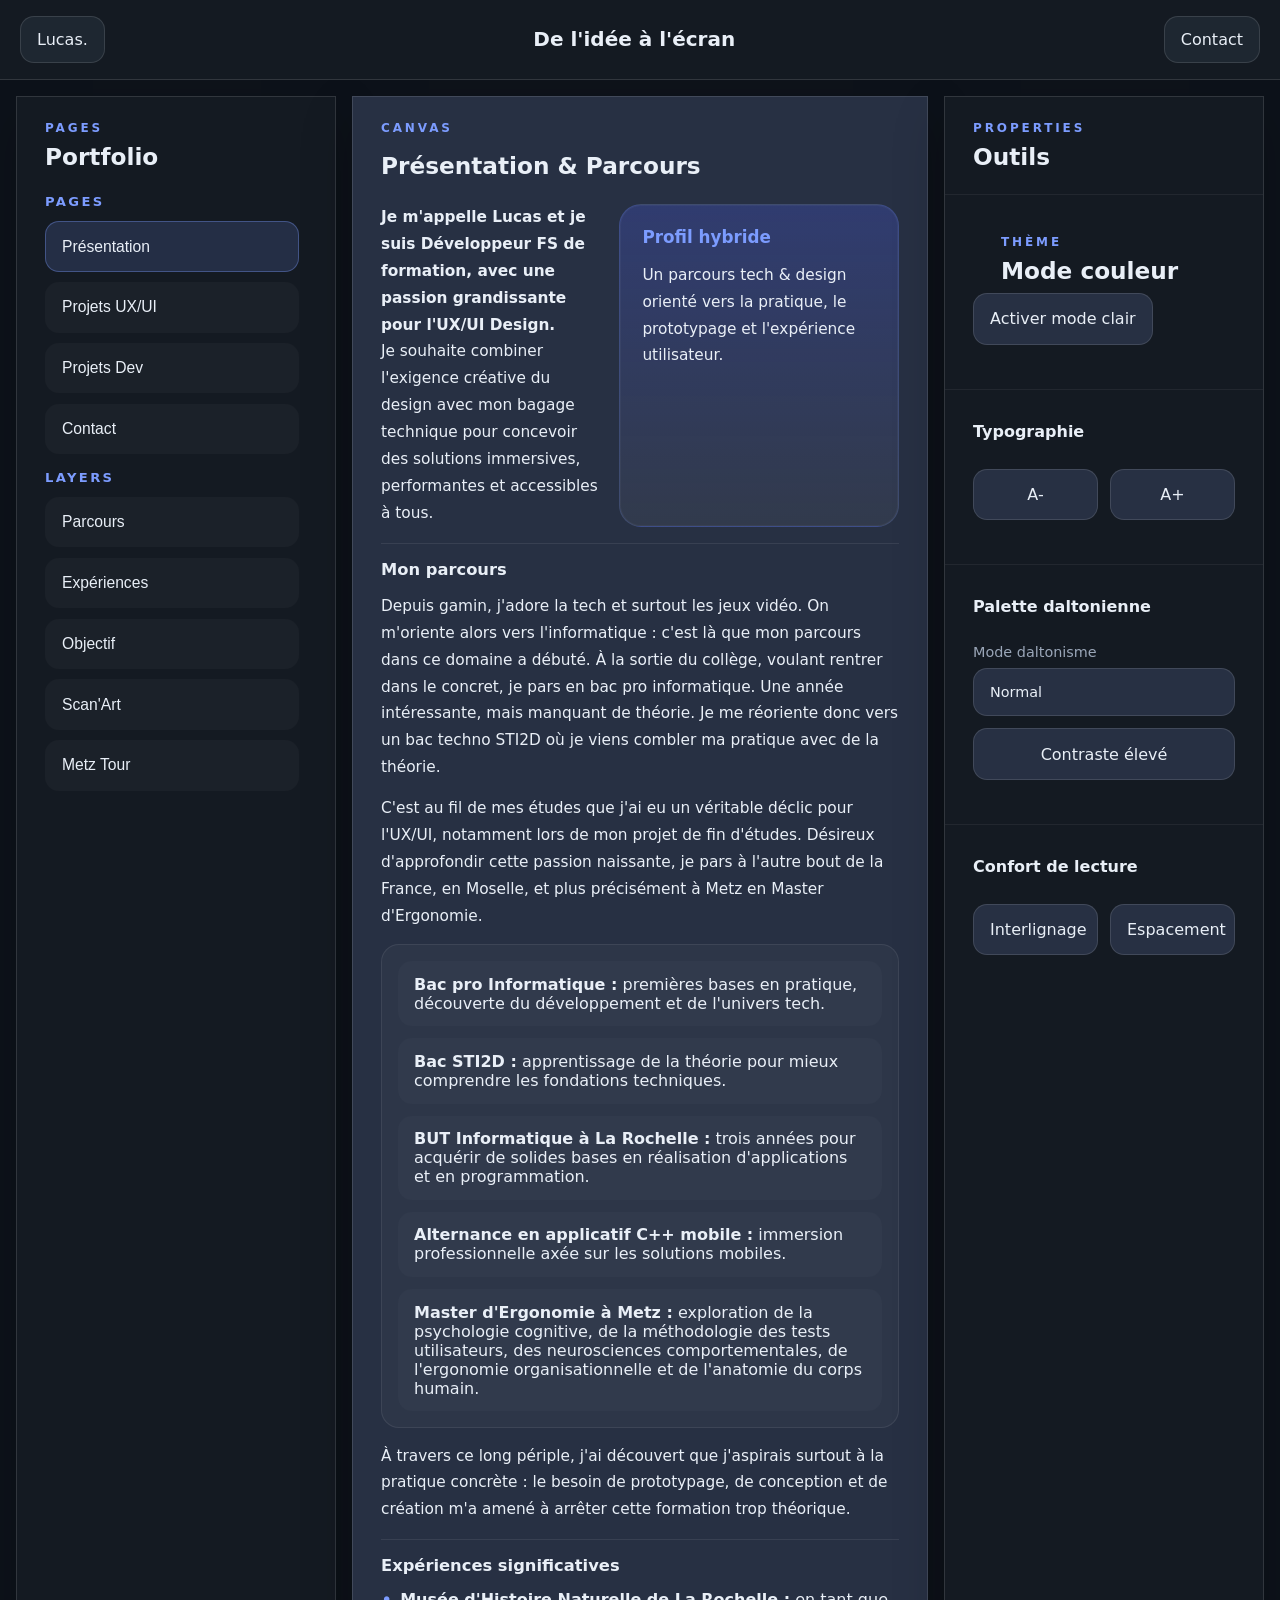
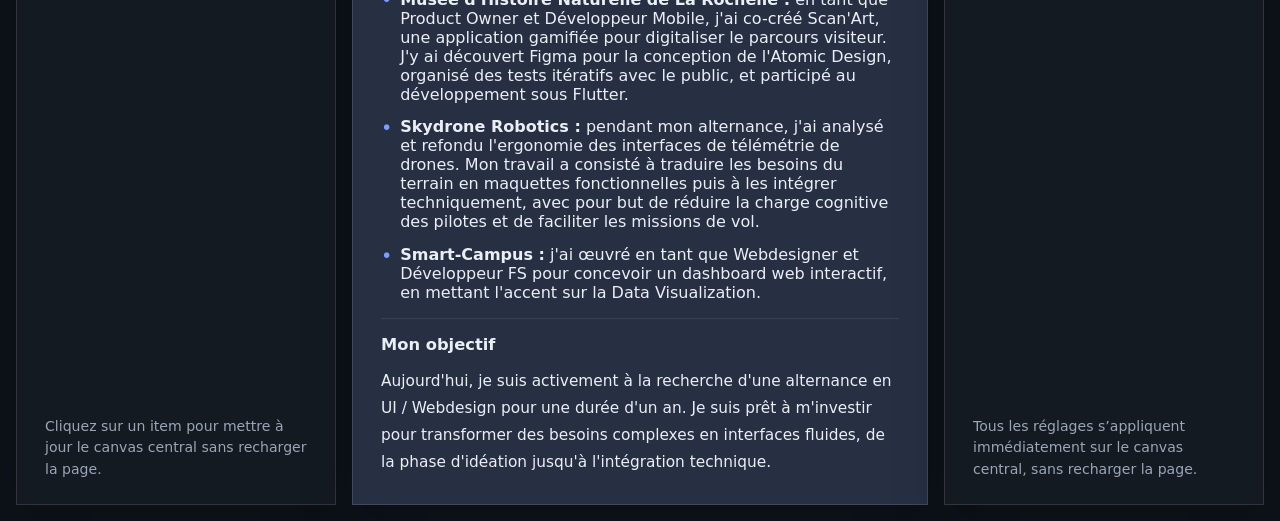
==== commit 8dbe0311: "V3.3 Fix content" ====
--- a/index.html
+++ b/index.html
@@ -9,16 +9,7 @@
 <body data-theme="dark" data-daltonism="normal">
     <header class="global-header" role="banner">
         <button class="header-link" type="button" id="home-button" aria-label="Retour à l’accueil">Lucas.</button>
-
-        <form class="search-form" id="search-form" role="search" aria-label="Recherche dans le portfolio">
-            <label class="search-label" for="search-input">Rechercher</label>
-            <div class="search-group">
-                <input id="search-input" class="search-input" type="search" placeholder="Ctrl+F / Find…" aria-label="Recherche dans le contenu" autocomplete="off">
-                <button class="search-button" type="submit">Rechercher</button>
-            </div>
-            <p class="search-note" id="search-note" aria-live="polite"></p>
-        </form>
-
+        <h1 class="header-title">De l'idée à l'écran</h1>
         <button class="header-link" type="button" id="contact-button" aria-label="Aller à la page contact">Contact</button>
     </header>
 
@@ -67,8 +58,44 @@
                 </div>
 
                 <article class="canvas-copy" id="canvas-copy" tabindex="-1">
-                    <p class="lead-copy" id="canvas-lead"><strong>Développeur Front-end &amp; UX/UI Designer</strong></p>
-                    <p id="canvas-text">Issu d'un BUT Informatique, j'ai eu un véritable déclic pour l'UX/UI en créant des Design Systems. Mon objectif est de lier l'exigence créative de l'UX/UI à mon bagage de développeur pour concevoir des plateformes numériques immersives, performantes et accessibles à tous.</p>
+                    <div class="profile-grid">
+                        <div>
+                            <p class="lead-copy" id="canvas-lead"><strong>Je m'appelle Lucas et je suis Développeur FS de formation, avec une passion grandissante pour l'UX/UI Design.</strong></p>
+                            <p id="canvas-text">Je souhaite combiner l'exigence créative du design avec mon bagage technique pour concevoir des solutions immersives, performantes et accessibles à tous.</p>
+                        </div>
+                        <div class="hero-card accent-panel">
+                            <h3>Profil hybride</h3>
+                            <p>Un parcours technique et créatif, orienté vers le concret, le prototypage et l'expérience utilisateur.</p>
+                        </div>
+                    </div>
+
+                    <section id="area-parcours" class="profile-section">
+                        <h3>Mon parcours</h3>
+                        <p>Depuis gamin, j'adore la tech et surtout les jeux vidéo. On m'oriente alors vers l'informatique : c'est là que mon parcours dans ce domaine a débuté. À la sortie du collège, voulant rentrer dans le concret, je pars en bac pro informatique. Une année intéressante, mais manquant de théorie. Je me réoriente donc vers un bac techno STI2D où je viens combler ma pratique avec de la théorie.</p>
+                        <p>C'est au fil de mes études que j'ai eu un véritable déclic pour l'UX/UI, notamment lors de mon projet de fin d'études. Désireux d'approfondir cette passion naissante, je pars à l'autre bout de la France, en Moselle, et plus précisément à Metz en Master d'Ergonomie.</p>
+                        <div class="profile-timeline">
+                            <div><strong>Bac pro Informatique :</strong> premières bases en pratique et découverte du développement.</div>
+                            <div><strong>Bac STI2D :</strong> apprentissage de la théorie pour mieux comprendre les fondations techniques.</div>
+                            <div><strong>BUT Informatique à La Rochelle :</strong> trois années pour acquérir de solides bases en réalisation d'applications et en programmation.</div>
+                            <div><strong>Alternance C++ mobile :</strong> immersion technique avec un focus sur les applications mobiles.</div>
+                            <div><strong>Master d'Ergonomie à Metz :</strong> découverte de la psychologie cognitive, de la méthodologie des tests utilisateurs, des neurosciences comportementales et de l'ergonomie organisationnelle.</div>
+                        </div>
+                        <p class="section-note">Cette formation m'a apporté une vision riche, mais trop théorique : j'ai décidé de m'arrêter pour revenir à ce qui m'anime vraiment, à savoir le prototypage, la pratique et la création concrète.</p>
+                    </section>
+
+                    <section id="area-experiences" class="profile-section">
+                        <h3>Expériences significatives</h3>
+                        <ul class="profile-list">
+                            <li><strong>Musée d'Histoire Naturelle de La Rochelle :</strong> Product Owner et Développeur Mobile, j'ai co-créé Scan'Art, une application gamifiée pour digitaliser le parcours visiteur. J'y ai découvert Figma pour la conception de l'Atomic Design, organisé des tests itératifs avec le public, et participé au développement sous Flutter.</li>
+                            <li><strong>Skydrone Robotics :</strong> lors de mon alternance, j'ai analysé et refondu l'ergonomie des interfaces de télémétrie de drones. Mon travail consistait à traduire les besoins du terrain en maquettes fonctionnelles, puis à les intégrer techniquement pour réduire la charge cognitive des pilotes et faciliter les missions de vol.</li>
+                            <li><strong>Smart-Campus :</strong> j'ai œuvré en tant que Webdesigner et Développeur FS pour concevoir un dashboard web interactif, en mettant l'accent sur la Data Visualization.</li>
+                        </ul>
+                    </section>
+
+                    <section id="area-objectif" class="profile-section">
+                        <h3>Mon objectif</h3>
+                        <p>Aujourd'hui, je suis activement à la recherche d'une alternance en UI / Webdesign pour une durée d'un an. Je suis prêt à m'investir pour transformer des besoins complexes en interfaces fluides, de la phase d'idéation jusqu'à l'intégration technique.</p>
+                    </section>
                 </article>
 
                 <div class="canvas-media" id="canvas-media" tabindex="-1">
@@ -76,6 +103,7 @@
                         <div class="iframe-header">
                             <span id="iframe-label">Iframe prototype</span>
                         </div>
+                        <p class="canvas-caption" id="canvas-image-caption"></p>
                         <iframe class="canvas-iframe" id="canvas-iframe" title="Aperçu prototype" src="about:blank" loading="lazy"></iframe>
                     </section>
                 </div>
--- a/style.css
+++ b/style.css
@@ -112,8 +112,7 @@
     backdrop-filter: blur(12px);
 }
 
-.header-link,
-.search-button {
+.header-link{
     appearance: none;
     border: 1px solid var(--border);
     border-radius: 14px;
@@ -125,51 +124,19 @@
     transition: transform 0.2s ease, background-color 0.2s ease;
 }
 
+.header-title {
+    margin: 0;
+    font-size: 1.25rem;
+    font-weight: 700;
+    text-align: center;
+    justify-self: center;
+}
+
 .header-link:hover,
-.search-button:hover,
-.header-link:focus-visible,
-.search-button:focus-visible {
+.header-link:focus-visible{
     outline: none;
     transform: translateY(-1px);
     background: rgba(255, 255, 255, 0.08);
-}
-
-.search-form {
-    display: grid;
-    gap: 0.5rem;
-}
-
-.search-group {
-    display: grid;
-    grid-template-columns: minmax(0, 1fr) auto;
-    gap: 0.75rem;
-}
-
-.search-label {
-    font-size: 0.75rem;
-    letter-spacing: 0.16em;
-    text-transform: uppercase;
-    color: var(--muted);
-}
-
-.search-input {
-    border: 1px solid var(--border);
-    border-radius: 14px;
-    background: var(--surface-mid);
-    color: var(--text);
-    padding: 0.9rem 1rem;
-    font: inherit;
-}
-
-.search-input:focus-visible {
-    outline: 2px solid var(--accent);
-}
-
-.search-note {
-    margin: 0;
-    font-size: 0.88rem;
-    color: var(--muted);
-    min-height: 1.2rem;
 }
 
 .highlighted-text {
@@ -372,6 +339,91 @@
     gap: 1rem;
 }
 
+.profile-grid {
+    display: grid;
+    gap: 1rem;
+}
+
+@media (min-width: 900px) {
+    .profile-grid {
+        grid-template-columns: minmax(0, 1.4fr) minmax(280px, 1fr);
+    }
+}
+
+.hero-card {
+    border-radius: 22px;
+    background: linear-gradient(180deg, rgba(124, 156, 255, 0.16), rgba(255, 255, 255, 0.04));
+    border: 1px solid rgba(124, 156, 255, 0.18);
+    padding: 1.4rem;
+    box-shadow: inset 0 0 0 1px rgba(255, 255, 255, 0.04);
+}
+
+.accent-panel {
+    background: linear-gradient(180deg, rgba(79, 100, 255, 0.24), rgba(255, 255, 255, 0.05));
+}
+
+.hero-card h3 {
+    margin: 0 0 0.9rem;
+    font-size: 1.05rem;
+    color: var(--accent);
+}
+
+.profile-section {
+    display: grid;
+    gap: 0.9rem;
+    padding-top: 1rem;
+    border-top: 1px solid rgba(255, 255, 255, 0.08);
+}
+
+.profile-section h3 {
+    margin: 0;
+    font-size: 1.02rem;
+    color: var(--text);
+}
+
+.profile-timeline {
+    display: grid;
+    gap: 0.75rem;
+    padding: 1rem;
+    background: rgba(255, 255, 255, 0.03);
+    border-radius: 18px;
+    border: 1px solid rgba(255, 255, 255, 0.08);
+}
+
+.profile-timeline div {
+    padding: 0.85rem 1rem;
+    border-radius: 14px;
+    background: rgba(255, 255, 255, 0.02);
+}
+
+.profile-list {
+    list-style: none;
+    padding: 0;
+    margin: 0;
+    display: grid;
+    gap: 0.85rem;
+}
+
+.profile-list li {
+    position: relative;
+    padding-left: 1.2rem;
+}
+
+.profile-list li::before {
+    content: '•';
+    position: absolute;
+    left: 0;
+    color: var(--accent);
+    font-size: 1.2rem;
+    line-height: 1;
+    top: 0.05rem;
+}
+
+.section-note {
+    color: var(--muted);
+    font-size: 0.95rem;
+}
+
 .lead-copy {
     margin: 0;
     font-size: calc(1.05rem * var(--content-scale));
@@ -404,6 +456,14 @@
     gap: 1rem;
 }
 
+.canvas-image-card img {
+    width: 100%;
+    height: auto;
+    display: block;
+    border-radius: 16px;
+    object-fit: contain;
+}
+
 .image-placeholder {
     width: 100%;
     min-height: 220px;
@@ -434,6 +494,13 @@
     font-size: 0.9rem;
     font-weight: 700;
     color: var(--text);
+}
+
+.canvas-caption {
+    margin: 0;
+    color: var(--muted);
+    font-size: 0.95rem;
+    line-height: 1.6;
 }
 
 .canvas-iframe {
@@ -544,11 +611,80 @@
         align-items: stretch;
     }
 
-    .search-group {
-        grid-template-columns: 1fr;
-    }
-
     .control-grid {
         grid-template-columns: 1fr;
     }
-}
+
+    .panel {
+        max-height: none;
+    }
+
+    .panel-body,
+    .panel-footer,
+    .canvas-frame {
+        padding-left: 1rem;
+        padding-right: 1rem;
+    }
+
+    .sidebar-section {
+        max-height: none;
+    }
+
+    .layer-item,
+    .nav-item,
+    .control-button,
+    .header-link {
+        font-size: 0.95rem;
+    }
+
+    .canvas-iframe {
+        min-height: 520px;
+        height: 60vh;
+        max-height: 720px;
+    }
+}
+
+@media (max-width: 600px) {
+    .app-shell {
+        padding: 0.5rem;
+    }
+
+    .global-header {
+        padding: 0.75rem 1rem;
+        gap: 0.75rem;
+    }
+
+    .panel-header,
+    .panel-body,
+    .panel-footer,
+    .control-panel {
+        padding-left: 1rem;
+        padding-right: 1rem;
+    }
+
+    .canvas-topbar h2 {
+        font-size: 1.25rem;
+    }
+
+    .canvas-copy {
+        gap: 0.85rem;
+    }
+
+    .canvas-copy p,
+    .lead-copy,
+    .panel-note,
+    .select-label span {
+        font-size: 0.95rem;
+    }
+
+    .canvas-card,
+    .canvas-iframe-card,
+    .canvas-image-card {
+        padding: 0.9rem;
+    }
+
+    .layer-item,
+    .nav-item {
+        padding: 0.9rem 0.95rem;
+    }
+}
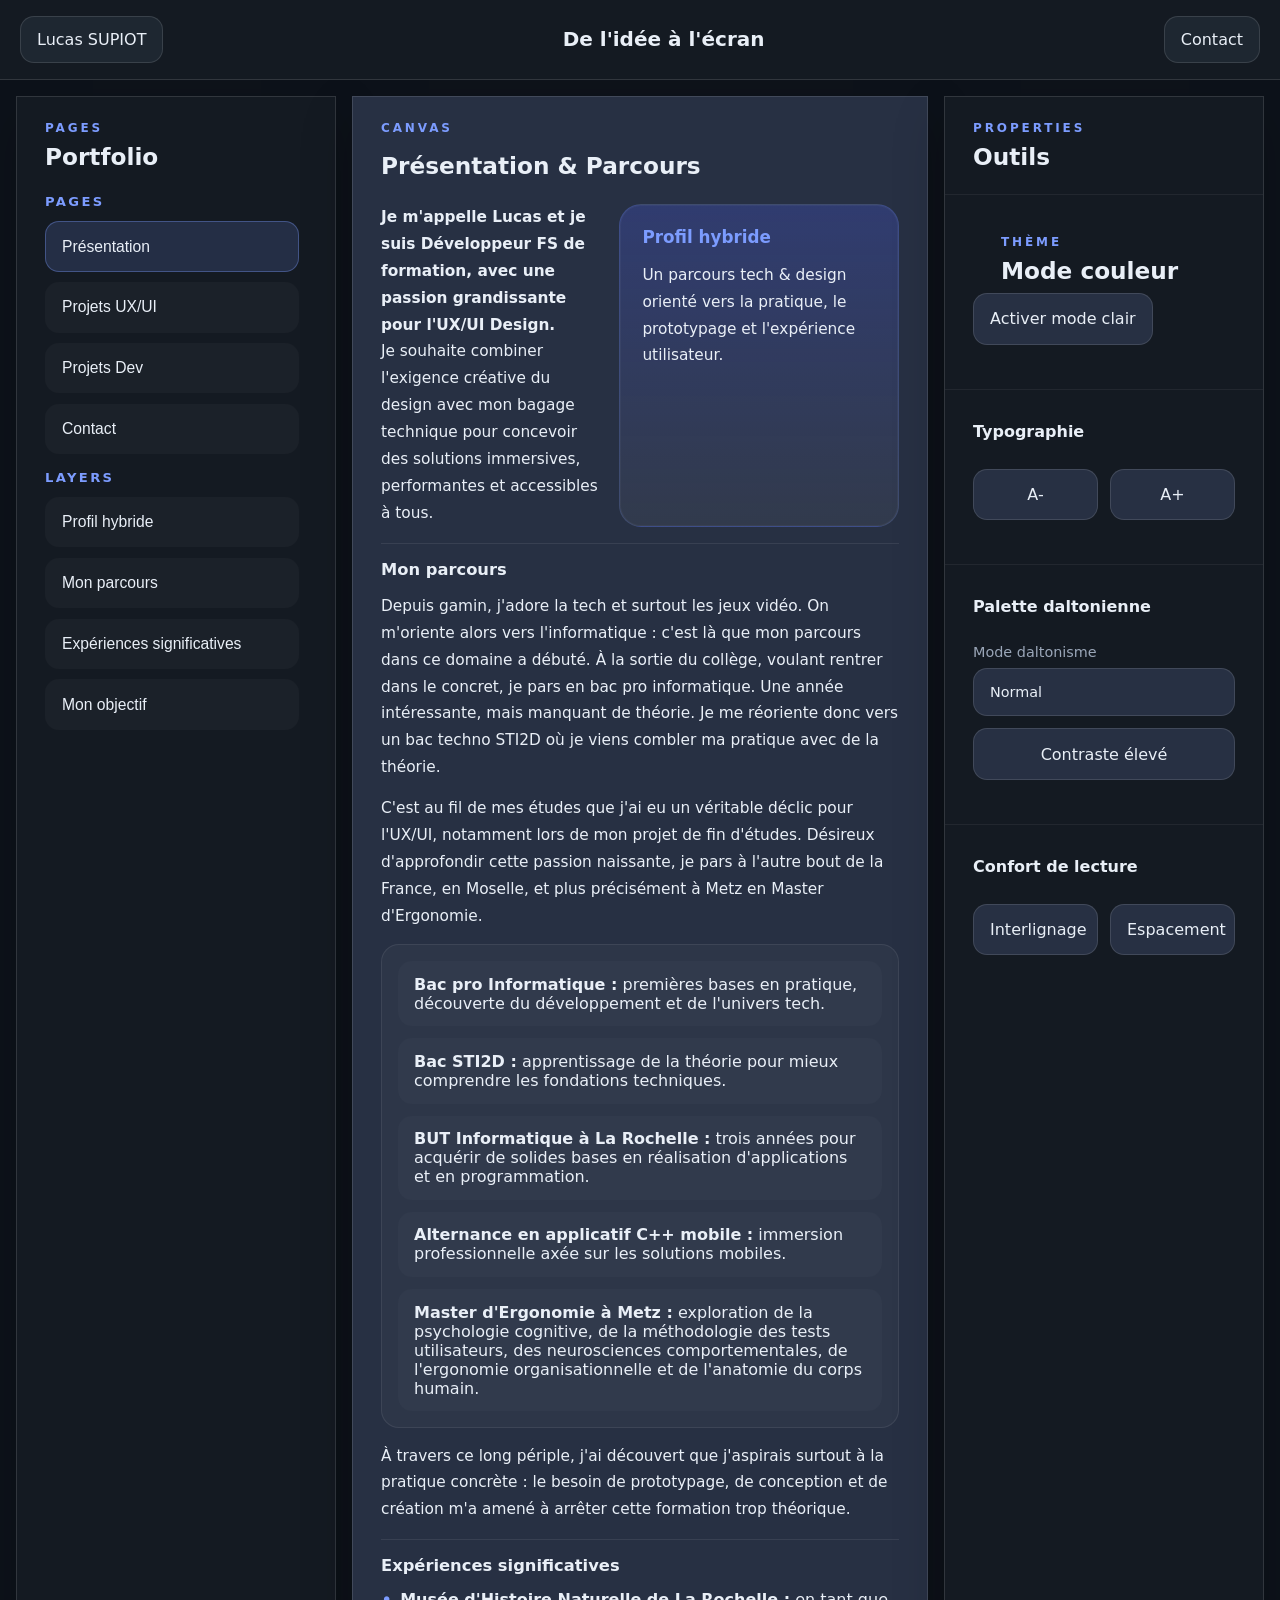
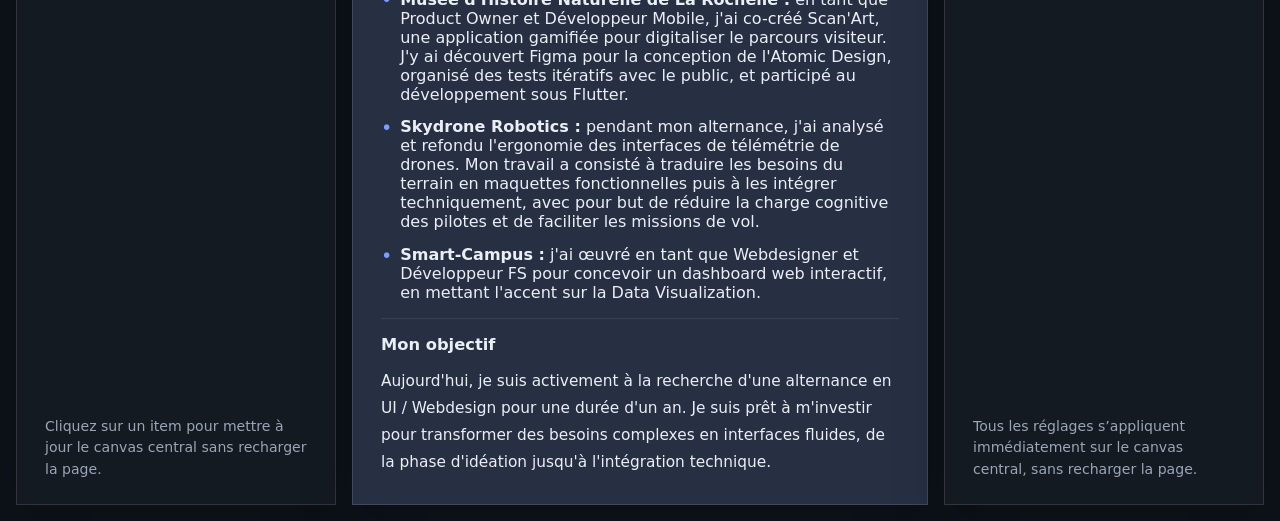
==== commit 1ff73890: "Update job title and descriptions in index.htm Fix text" ====
--- a/index.html
+++ b/index.html
@@ -8,7 +8,7 @@
 </head>
 <body data-theme="dark" data-daltonism="normal">
     <header class="global-header" role="banner">
-        <button class="header-link" type="button" id="home-button" aria-label="Retour à l’accueil">Lucas.</button>
+        <button class="header-link" type="button" id="home-button" aria-label="Retour à l’accueil">Lucas SUPIOT</button>
         <h1 class="header-title">De l'idée à l'écran</h1>
         <button class="header-link" type="button" id="contact-button" aria-label="Aller à la page contact">Contact</button>
     </header>
@@ -60,7 +60,7 @@
                 <article class="canvas-copy" id="canvas-copy" tabindex="-1">
                     <div class="profile-grid">
                         <div>
-                            <p class="lead-copy" id="canvas-lead"><strong>Je m'appelle Lucas et je suis Développeur FS de formation, avec une passion grandissante pour l'UX/UI Design.</strong></p>
+                            <p class="lead-copy" id="canvas-lead"><strong>Je m'appelle Lucas et je suis Développeur Full-Sstack de formation, avec une passion grandissante pour l'UX/UI Design.</strong></p>
                             <p id="canvas-text">Je souhaite combiner l'exigence créative du design avec mon bagage technique pour concevoir des solutions immersives, performantes et accessibles à tous.</p>
                         </div>
                         <div class="hero-card accent-panel">
@@ -71,8 +71,8 @@
 
                     <section id="area-parcours" class="profile-section">
                         <h3>Mon parcours</h3>
-                        <p>Depuis gamin, j'adore la tech et surtout les jeux vidéo. On m'oriente alors vers l'informatique : c'est là que mon parcours dans ce domaine a débuté. À la sortie du collège, voulant rentrer dans le concret, je pars en bac pro informatique. Une année intéressante, mais manquant de théorie. Je me réoriente donc vers un bac techno STI2D où je viens combler ma pratique avec de la théorie.</p>
-                        <p>C'est au fil de mes études que j'ai eu un véritable déclic pour l'UX/UI, notamment lors de mon projet de fin d'études. Désireux d'approfondir cette passion naissante, je pars à l'autre bout de la France, en Moselle, et plus précisément à Metz en Master d'Ergonomie.</p>
+                        <p>Depuis petit, j'adore la tech et surtout les jeux vidéo. On m'oriente alors vers l'informatique : c'est là que mon parcours dans ce domaine a débuté. À la sortie du collège, voulant rentrer dans le concret, je pars en bac pro informatique. Une année intéressante, mais manquant de théorie. Je me réoriente donc vers un bac techno STI2D où je viens combler ma pratique avec de la théorie.</p>
+                        <p>Par la suite, j'intègre le BUT Informatique à l'IUT de La Rochelle qui mêle pratique et théorie. Durant mes 3 années là-bas, j'ai acquis de solides bases en réalisation d'applications et en programmation. J'y ai découvert trois grands domaines du développement : l'applicatif, le web et le mobile. J'ai également eu la chance de pouvoir faire ma troisième année en alternance sur de l'applicatif C++ à destination du mobile. C'est au fil de mes études que j'ai eu un véritable déclic pour l'UX/UI, notamment lors de mon projet de fin d'études. Désireux d'approfondir cette passion naissante, je pars à l'autre bout de la France en Moselle, et plus précisément à Metz, en Master d'Ergonomie.</p>
                         <div class="profile-timeline">
                             <div><strong>Bac pro Informatique :</strong> premières bases en pratique et découverte du développement.</div>
                             <div><strong>Bac STI2D :</strong> apprentissage de la théorie pour mieux comprendre les fondations techniques.</div>
@@ -88,7 +88,7 @@
                         <ul class="profile-list">
                             <li><strong>Musée d'Histoire Naturelle de La Rochelle :</strong> Product Owner et Développeur Mobile, j'ai co-créé Scan'Art, une application gamifiée pour digitaliser le parcours visiteur. J'y ai découvert Figma pour la conception de l'Atomic Design, organisé des tests itératifs avec le public, et participé au développement sous Flutter.</li>
                             <li><strong>Skydrone Robotics :</strong> lors de mon alternance, j'ai analysé et refondu l'ergonomie des interfaces de télémétrie de drones. Mon travail consistait à traduire les besoins du terrain en maquettes fonctionnelles, puis à les intégrer techniquement pour réduire la charge cognitive des pilotes et faciliter les missions de vol.</li>
-                            <li><strong>Smart-Campus :</strong> j'ai œuvré en tant que Webdesigner et Développeur FS pour concevoir un dashboard web interactif, en mettant l'accent sur la Data Visualization.</li>
+                            <li><strong>Smart-Campus :</strong> j'ai œuvré en tant que Webdesigner et Développeur Full-Stack pour concevoir un dashboard web interactif, en mettant l'accent sur la Data Visualization.</li>
                         </ul>
                     </section>
 
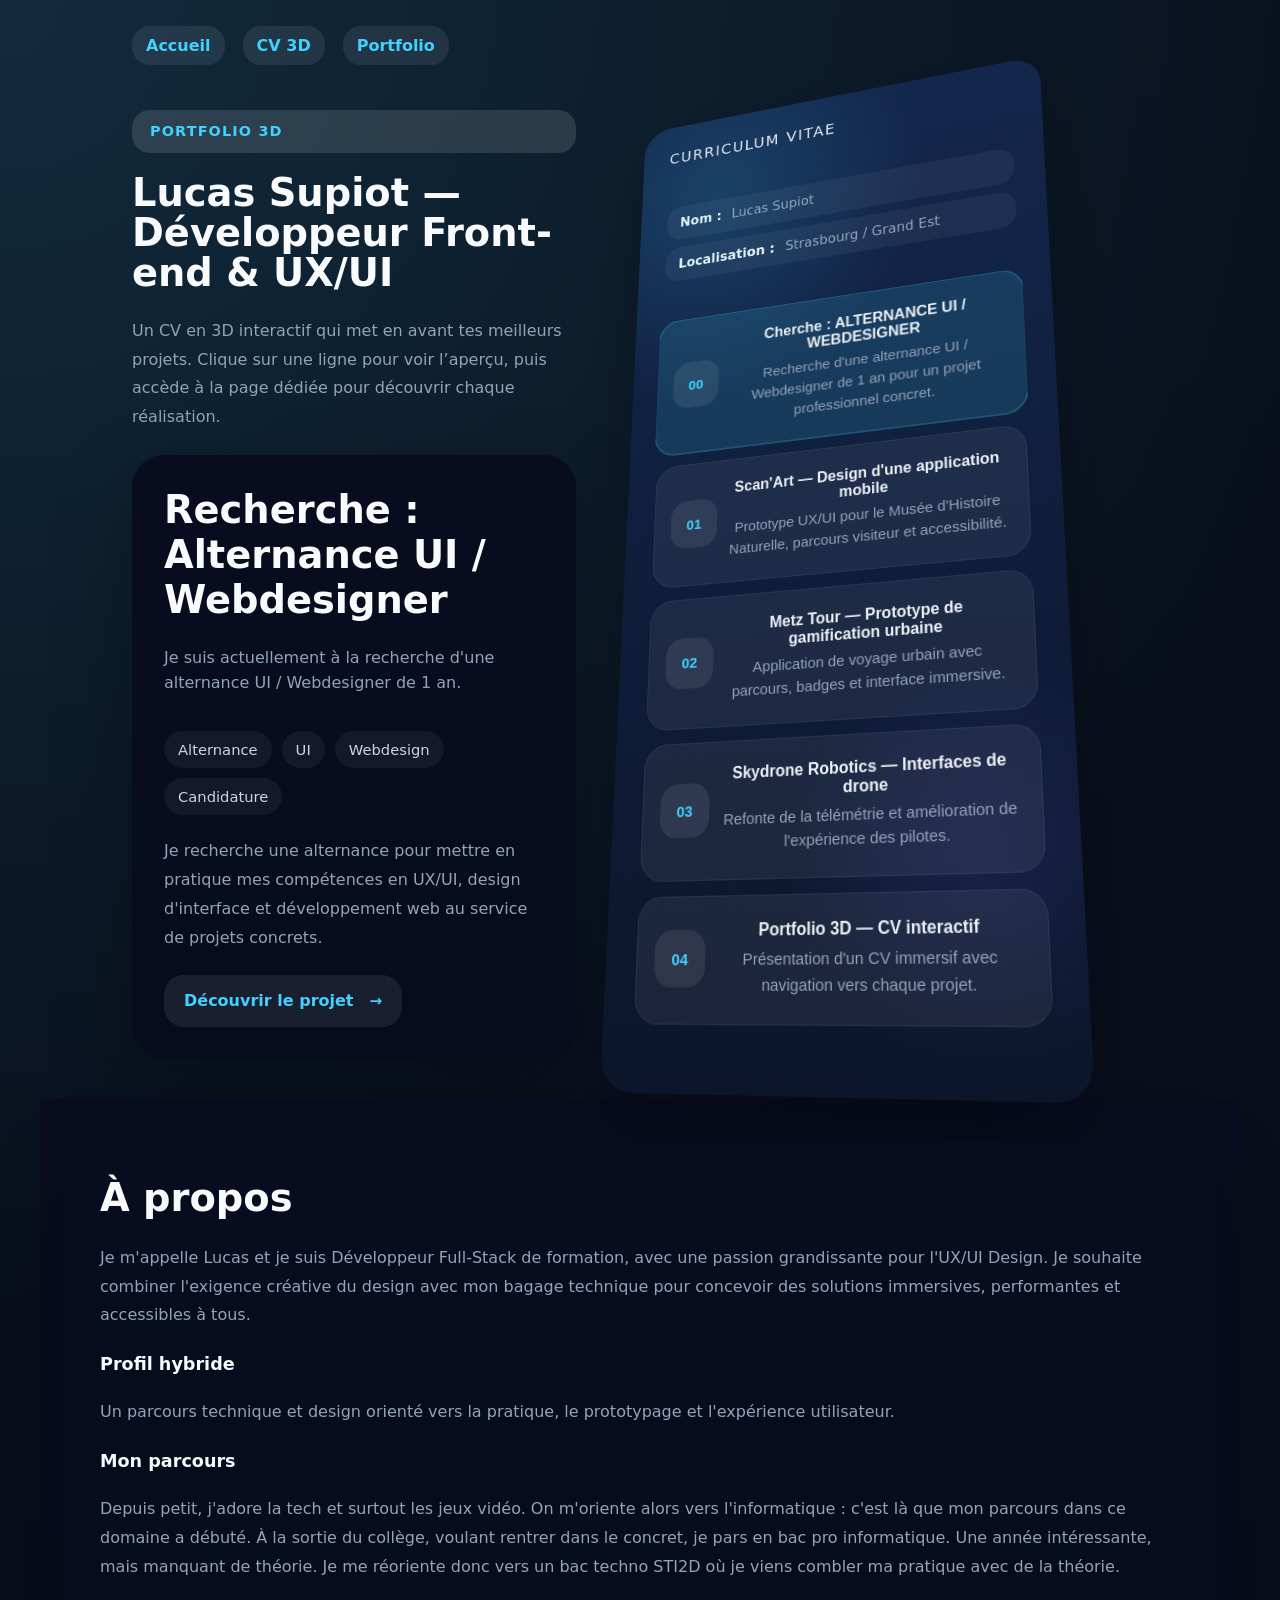
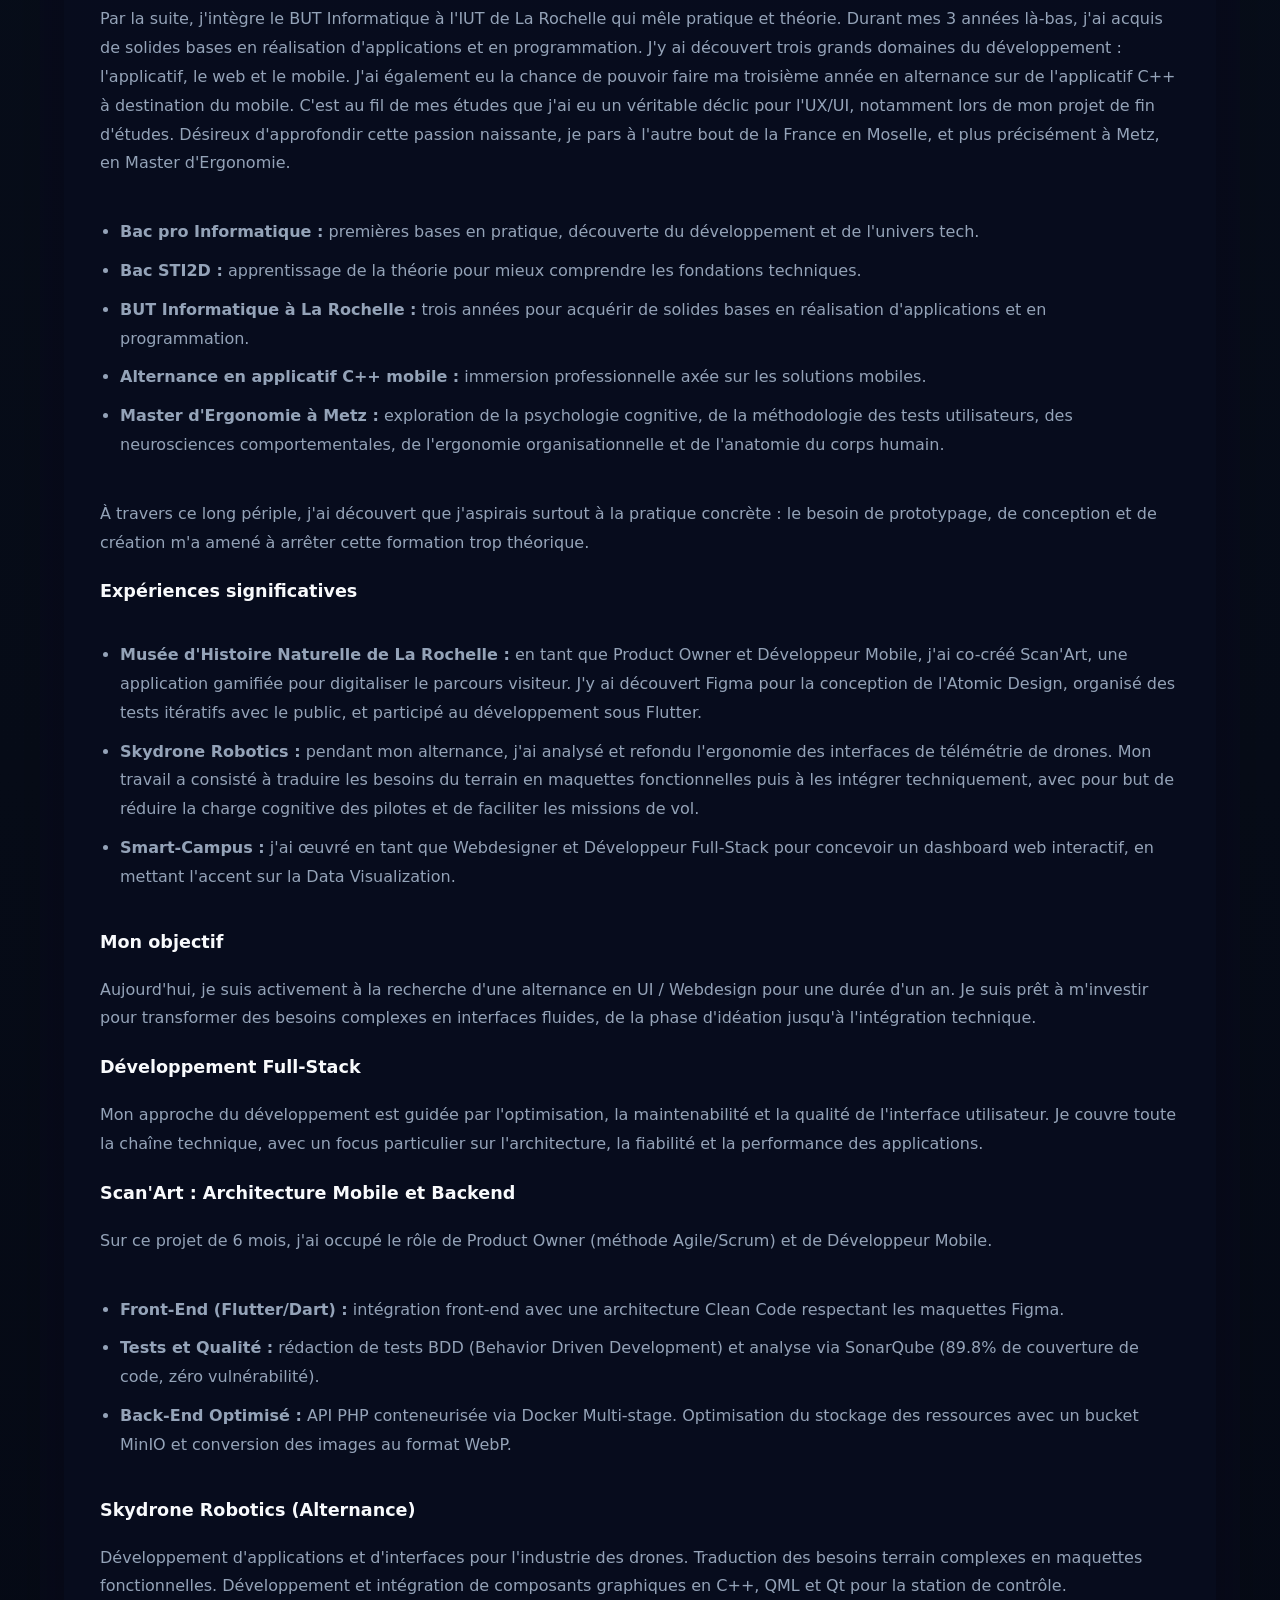
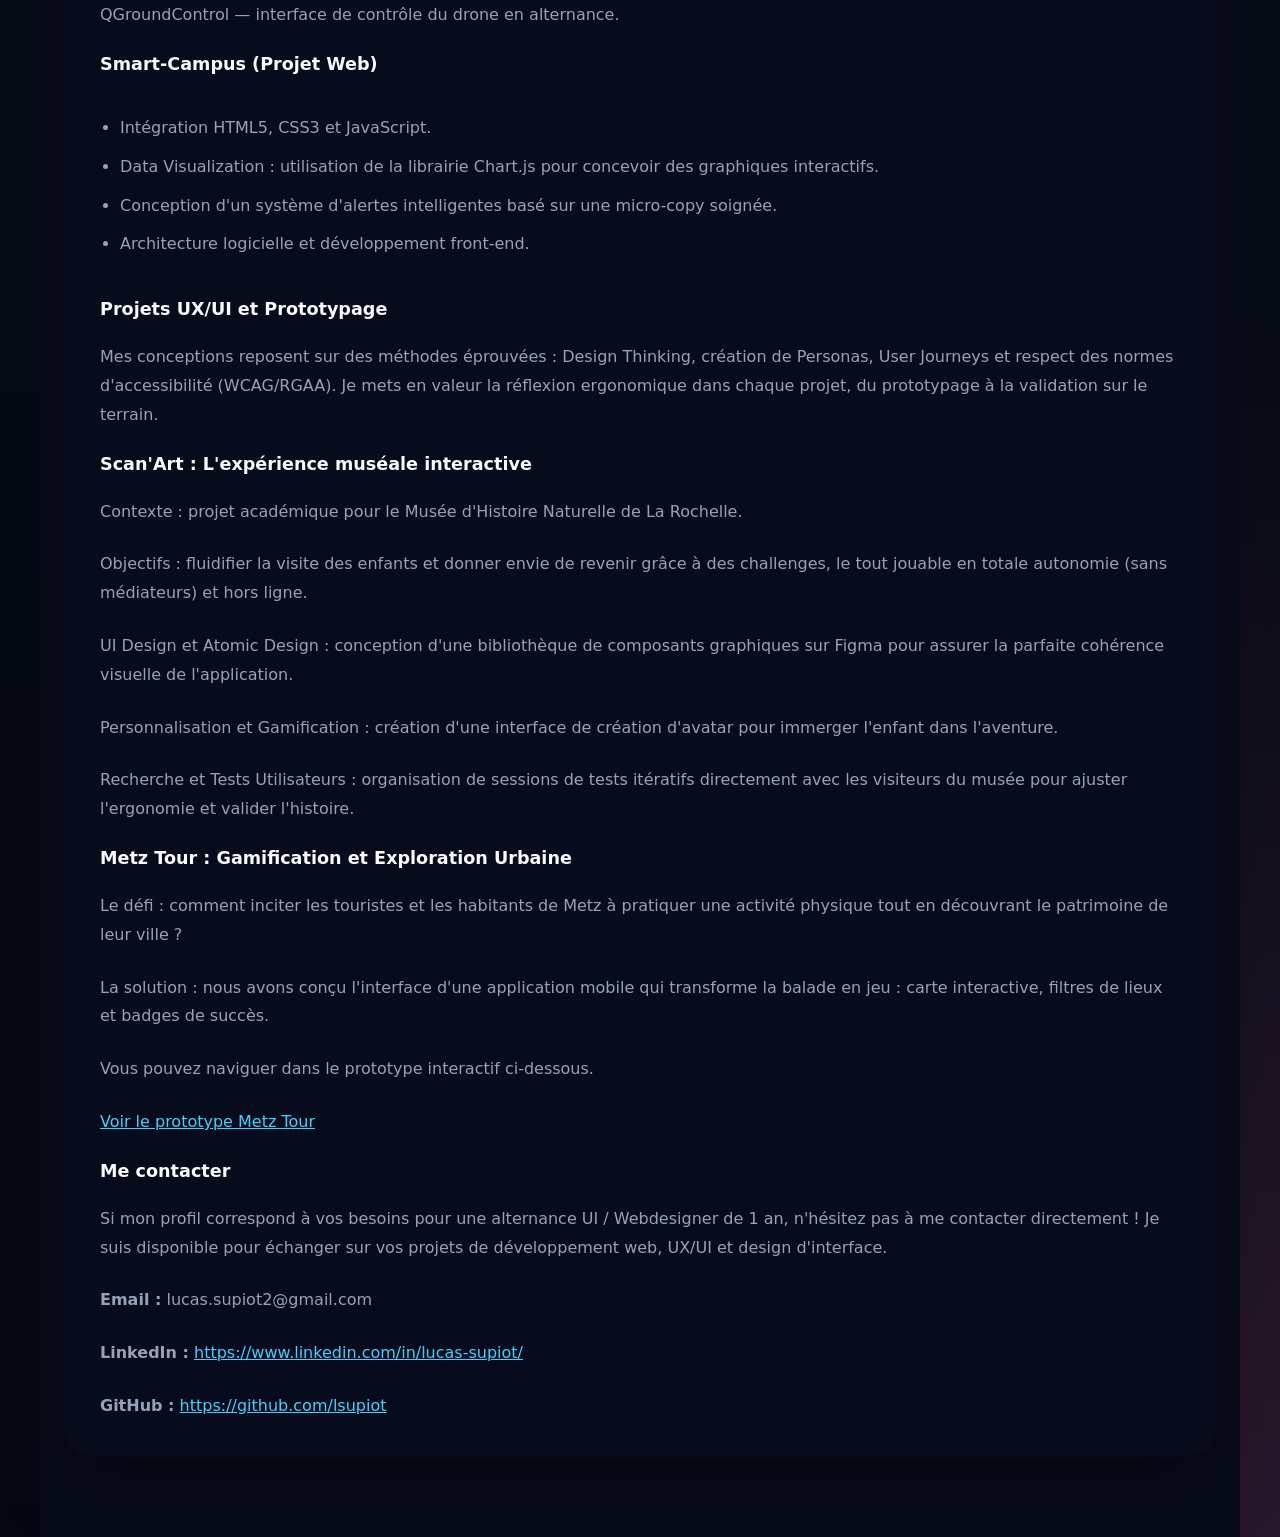
==== commit 397de576: "V4.0.1 Création du renouveau template créer" ====
--- a/index.html
+++ b/index.html
@@ -1,167 +1,238 @@
 <!DOCTYPE html>
 <html lang="fr">
 <head>
-    <meta charset="UTF-8">
-    <meta name="viewport" content="width=device-width, initial-scale=1.0">
-    <title>Portfolio | Lucas Supiot</title>
-    <link rel="stylesheet" href="style.css">
+    <meta charset="UTF-8" />
+    <meta name="viewport" content="width=device-width, initial-scale=1.0" />
+    <title>Portfolio 3D - Lucas Supiot</title>
+    <link rel="stylesheet" href="styles.css" />
 </head>
-<body data-theme="dark" data-daltonism="normal">
-    <header class="global-header" role="banner">
-        <button class="header-link" type="button" id="home-button" aria-label="Retour à l’accueil">Lucas SUPIOT</button>
-        <h1 class="header-title">De l'idée à l'écran</h1>
-        <button class="header-link" type="button" id="contact-button" aria-label="Aller à la page contact">Contact</button>
-    </header>
-
-    <div class="app-shell">
-        <aside class="sidebar panel panel-left" aria-label="Navigation Pages et Layers">
-            <div class="panel-header">
-                <p class="panel-label">Pages</p>
-                <h1 class="panel-title">Portfolio</h1>
-            </div>
-
-            <nav class="panel-body" aria-label="Liste des sections du portfolio">
-                <div class="sidebar-split">
-                    <section class="sidebar-section sidebar-pages" aria-labelledby="sidebar-pages-title">
-                        <h2 id="sidebar-pages-title" class="sidebar-section-title">Pages</h2>
-                        <ul class="nav-list" role="list">
-                            <li><button class="nav-item active" type="button" data-section="accueil" aria-controls="canvas-content">Présentation</button></li>
-                            <li><button class="nav-item" type="button" data-section="ux" aria-controls="canvas-content">Projets UX/UI</button></li>
-                            <li><button class="nav-item" type="button" data-section="projets" aria-controls="canvas-content">Projets Dev</button></li>
-                            <li><button class="nav-item" type="button" data-section="contact" aria-controls="canvas-content">Contact</button></li>
-                        </ul>
-                    </section>
-
-                    <section class="sidebar-section sidebar-layers" aria-labelledby="sidebar-layers-title">
-                        <h2 id="sidebar-layers-title" class="sidebar-section-title">Layers</h2>
-                        <ul class="layer-list" role="list">
-                            <li><button class="layer-item" type="button" data-scroll-target="area-parcours">Parcours</button></li>
-                            <li><button class="layer-item" type="button" data-scroll-target="area-experiences">Expériences</button></li>
-                            <li><button class="layer-item" type="button" data-scroll-target="area-objectif">Objectif</button></li>
-                            <li><button class="layer-item" type="button" data-scroll-target="area-scanart">Scan'Art</button></li>
-                            <li><button class="layer-item" type="button" data-scroll-target="area-metz-tour">Metz Tour</button></li>
-                        </ul>
-                    </section>
-                </div>
+<body class="home">
+    <main class="page">
+        <section class="left-panel">
+            <nav class="site-nav" aria-label="Navigation principale">
+                <a href="index.html">Accueil</a>
+                <a href="index.html#cv">CV 3D</a>
+                <a href="prototype-3d.html">Portfolio</a>
             </nav>
 
-            <div class="panel-footer">
-                <p class="panel-note">Cliquez sur un item pour mettre à jour le canvas central sans recharger la page.</p>
-            </div>
-        </aside>
-
-        <main class="canvas panel panel-center" id="canvas-content" role="main">
-            <section class="canvas-frame" id="canvas-frame" aria-labelledby="canvas-title" tabindex="-1">
-                <div class="canvas-topbar" id="canvas-topbar" tabindex="-1">
-                    <span class="canvas-badge">Canvas</span>
-                    <h2 id="canvas-title">👋 Bonjour, je suis Lucas SUPIOT</h2>
-                </div>
-
-                <article class="canvas-copy" id="canvas-copy" tabindex="-1">
-                    <div class="profile-grid">
-                        <div>
-                            <p class="lead-copy" id="canvas-lead"><strong>Je m'appelle Lucas et je suis Développeur Full-Sstack de formation, avec une passion grandissante pour l'UX/UI Design.</strong></p>
-                            <p id="canvas-text">Je souhaite combiner l'exigence créative du design avec mon bagage technique pour concevoir des solutions immersives, performantes et accessibles à tous.</p>
-                        </div>
-                        <div class="hero-card accent-panel">
-                            <h3>Profil hybride</h3>
-                            <p>Un parcours technique et créatif, orienté vers le concret, le prototypage et l'expérience utilisateur.</p>
-                        </div>
-                    </div>
-
-                    <section id="area-parcours" class="profile-section">
-                        <h3>Mon parcours</h3>
-                        <p>Depuis petit, j'adore la tech et surtout les jeux vidéo. On m'oriente alors vers l'informatique : c'est là que mon parcours dans ce domaine a débuté. À la sortie du collège, voulant rentrer dans le concret, je pars en bac pro informatique. Une année intéressante, mais manquant de théorie. Je me réoriente donc vers un bac techno STI2D où je viens combler ma pratique avec de la théorie.</p>
-                        <p>Par la suite, j'intègre le BUT Informatique à l'IUT de La Rochelle qui mêle pratique et théorie. Durant mes 3 années là-bas, j'ai acquis de solides bases en réalisation d'applications et en programmation. J'y ai découvert trois grands domaines du développement : l'applicatif, le web et le mobile. J'ai également eu la chance de pouvoir faire ma troisième année en alternance sur de l'applicatif C++ à destination du mobile. C'est au fil de mes études que j'ai eu un véritable déclic pour l'UX/UI, notamment lors de mon projet de fin d'études. Désireux d'approfondir cette passion naissante, je pars à l'autre bout de la France en Moselle, et plus précisément à Metz, en Master d'Ergonomie.</p>
-                        <div class="profile-timeline">
-                            <div><strong>Bac pro Informatique :</strong> premières bases en pratique et découverte du développement.</div>
-                            <div><strong>Bac STI2D :</strong> apprentissage de la théorie pour mieux comprendre les fondations techniques.</div>
-                            <div><strong>BUT Informatique à La Rochelle :</strong> trois années pour acquérir de solides bases en réalisation d'applications et en programmation.</div>
-                            <div><strong>Alternance C++ mobile :</strong> immersion technique avec un focus sur les applications mobiles.</div>
-                            <div><strong>Master d'Ergonomie à Metz :</strong> découverte de la psychologie cognitive, de la méthodologie des tests utilisateurs, des neurosciences comportementales et de l'ergonomie organisationnelle.</div>
-                        </div>
-                        <p class="section-note">Cette formation m'a apporté une vision riche, mais trop théorique : j'ai décidé de m'arrêter pour revenir à ce qui m'anime vraiment, à savoir le prototypage, la pratique et la création concrète.</p>
-                    </section>
-
-                    <section id="area-experiences" class="profile-section">
-                        <h3>Expériences significatives</h3>
-                        <ul class="profile-list">
-                            <li><strong>Musée d'Histoire Naturelle de La Rochelle :</strong> Product Owner et Développeur Mobile, j'ai co-créé Scan'Art, une application gamifiée pour digitaliser le parcours visiteur. J'y ai découvert Figma pour la conception de l'Atomic Design, organisé des tests itératifs avec le public, et participé au développement sous Flutter.</li>
-                            <li><strong>Skydrone Robotics :</strong> lors de mon alternance, j'ai analysé et refondu l'ergonomie des interfaces de télémétrie de drones. Mon travail consistait à traduire les besoins du terrain en maquettes fonctionnelles, puis à les intégrer techniquement pour réduire la charge cognitive des pilotes et faciliter les missions de vol.</li>
-                            <li><strong>Smart-Campus :</strong> j'ai œuvré en tant que Webdesigner et Développeur Full-Stack pour concevoir un dashboard web interactif, en mettant l'accent sur la Data Visualization.</li>
-                        </ul>
-                    </section>
-
-                    <section id="area-objectif" class="profile-section">
-                        <h3>Mon objectif</h3>
-                        <p>Aujourd'hui, je suis activement à la recherche d'une alternance en UI / Webdesign pour une durée d'un an. Je suis prêt à m'investir pour transformer des besoins complexes en interfaces fluides, de la phase d'idéation jusqu'à l'intégration technique.</p>
-                    </section>
-                </article>
-
-                <div class="canvas-media" id="canvas-media" tabindex="-1">
-                    <section class="canvas-card canvas-iframe-card" id="canvas-prototype-card" aria-labelledby="iframe-label" tabindex="-1">
-                        <div class="iframe-header">
-                            <span id="iframe-label">Iframe prototype</span>
-                        </div>
-                        <p class="canvas-caption" id="canvas-image-caption"></p>
-                        <iframe class="canvas-iframe" id="canvas-iframe" title="Aperçu prototype" src="about:blank" loading="lazy"></iframe>
-                    </section>
+            <section class="intro">
+                <span class="badge">Portfolio 3D</span>
+                <h1>Lucas Supiot — Développeur Front-end & UX/UI</h1>
+                <p>Un CV en 3D interactif qui met en avant tes meilleurs projets. Clique sur une ligne pour voir l’aperçu, puis accède à la page dédiée pour découvrir chaque réalisation.</p>
+                <div class="project-panel" aria-live="polite">
+                    <h2 id="project-title">Sélectionne une ligne du CV</h2>
+                    <p class="subtitle" id="project-subtitle">Chaque ligne représente une expérience stratégique. Le détail s'affichera ici avant de cliquer vers la page du projet.</p>
+                    <div class="tags" id="project-tags"></div>
+                    <p class="description" id="project-description">Ce portfolio met en valeur ton parcours avec une approche visuelle immersive et professionnelle.</p>
+                    <a id="project-link" class="project-link" href="scanart.html">Voir le projet</a>
                 </div>
             </section>
-        </main>
-
-        <aside class="sidebar panel panel-right" aria-label="Outils d’accessibilité et ergonomie">
-            <div class="panel-header">
-                <p class="panel-label">Properties</p>
-                <h1 class="panel-title">Outils</h1>
-            </div>
-
-            <section class="control-panel" aria-labelledby="theme-controls-title">
-                <div class="control-heading">
-                    <p class="control-label">Thème</p>
-                    <h2 id="theme-controls-title">Mode couleur</h2>
+        </section>
+
+        <section class="scene" id="cv" aria-label="Carte 3D du CV">
+            <article class="cv-card" id="cv-card">
+                <div class="cv-title">Curriculum Vitae</div>
+                <div class="cv-meta">
+                    <span><strong>Nom :</strong> Lucas Supiot</span>
+                    <span><strong>Localisation :</strong> Strasbourg / Grand Est</span>
                 </div>
-                <button class="control-button" type="button" data-action="toggle-theme" aria-pressed="false">Activer mode clair</button>
-            </section>
-
-            <details class="control-panel" open>
-                <summary class="control-summary">Typographie</summary>
-                <div class="control-grid">
-                    <button class="control-button" type="button" data-action="decrease-font">A-</button>
-                    <button class="control-button" type="button" data-action="increase-font">A+</button>
+                <div class="cv-lines" id="cv-lines">
+                    <button class="cv-line" data-id="0" style="--index: 0;" type="button">
+                        <span class="index">00</span>
+                        <div>
+                            <h3>Cherche : ALTERNANCE UI / WEBDESIGNER</h3>
+                            <p>Recherche d'une alternance UI / Webdesigner de 1 an pour un projet professionnel concret.</p>
+                        </div>
+                    </button>
+                    <button class="cv-line" data-id="1" style="--index: 1;" type="button">
+                        <span class="index">01</span>
+                        <div>
+                            <h3>Scan'Art — Design d'une application mobile</h3>
+                            <p>Prototype UX/UI pour le Musée d'Histoire Naturelle, parcours visiteur et accessibilité.</p>
+                        </div>
+                    </button>
+                    <button class="cv-line" data-id="2" style="--index: 2;" type="button">
+                        <span class="index">02</span>
+                        <div>
+                            <h3>Metz Tour — Prototype de gamification urbaine</h3>
+                            <p>Application de voyage urbain avec parcours, badges et interface immersive.</p>
+                        </div>
+                    </button>
+                    <button class="cv-line" data-id="3" style="--index: 3;" type="button">
+                        <span class="index">03</span>
+                        <div>
+                            <h3>Skydrone Robotics — Interfaces de drone</h3>
+                            <p>Refonte de la télémétrie et amélioration de l'expérience des pilotes.</p>
+                        </div>
+                    </button>
+                    <button class="cv-line" data-id="4" style="--index: 4;" type="button">
+                        <span class="index">04</span>
+                        <div>
+                            <h3>Portfolio 3D — CV interactif</h3>
+                            <p>Présentation d'un CV immersif avec navigation vers chaque projet.</p>
+                        </div>
+                    </button>
                 </div>
-            </details>
-
-            <details class="control-panel" open>
-                <summary class="control-summary">Palette daltonienne</summary>
-                <div class="control-group">
-                    <label class="select-label" for="daltonism-select">
-                        <span>Mode daltonisme</span>
-                        <select id="daltonism-select" aria-label="Choisir une palette daltonienne">
-                            <option value="normal">Normal</option>
-                            <option value="protanopia">Protanopie</option>
-                            <option value="deuteranopia">Déuteranopie</option>
-                            <option value="tritanopia">Tritanopie</option>
-                        </select>
-                    </label>
-                    <button class="control-button" type="button" data-action="toggle-contrast" aria-pressed="false">Contraste élevé</button>
-                </div>
-            </details>
-
-            <details class="control-panel" open>
-                <summary class="control-summary">Confort de lecture</summary>
-                <div class="control-grid">
-                    <button class="control-button" type="button" data-action="toggle-line-spacing" aria-pressed="false">Interlignage</button>
-                    <button class="control-button" type="button" data-action="toggle-letter-spacing" aria-pressed="false">Espacement</button>
-                </div>
-            </details>
-
-            <div class="panel-footer">
-                <p class="panel-note">Tous les réglages s’appliquent immédiatement sur le canvas central, sans recharger la page.</p>
-            </div>
-        </aside>
-    </div>
-
-    <script src="script.js"></script>
+            </article>
+        </section>
+    </main>
+
+    <script>
+        const projects = {
+            0: {
+                title: "Recherche : Alternance UI / Webdesigner",
+                subtitle: "Je suis actuellement à la recherche d'une alternance UI / Webdesigner de 1 an.",
+                tags: ["Alternance", "UI", "Webdesign", "Candidature"],
+                description: "Je recherche une alternance pour mettre en pratique mes compétences en UX/UI, design d'interface et développement web au service de projets concrets.",
+                url: "#apropos"
+            },
+            1: {
+                title: "Scan'Art — Application mobile culturelle",
+                subtitle: "Prototype UX/UI pour digitaliser le parcours musée et guider le visiteur.",
+                tags: ["UX Research", "UI Design", "Accessibilité", "Prototype mobile"],
+                description: "Conception d'une interface fluide pour accompagner les visiteurs avec des parcours thématiques, des informations contextuelles et des repères adaptés aux besoins cognitifs.",
+                url: "scanart.html"
+            },
+            2: {
+                title: "Metz Tour — Prototype de gamification urbaine",
+                subtitle: "Application de voyage urbain qui mêle parcours, badges et contenu interactif.",
+                tags: ["Gamification", "UX", "Prototype", "Tourisme"],
+                description: "Création d'une expérience ludique de visite urbaine, avec filtres de lieux, parcours personnalisés et interface immersive.",
+                url: "metz-tour.html"
+            },
+            3: {
+                title: "Skydrone Robotics — Dashboard de contrôle",
+                subtitle: "Refonte d'indicateurs de télémétrie pour réduire la charge cognitive des pilotes.",
+                tags: ["Front-end", "Visualisation", "Interaction", "Pilotage"],
+                description: "Amélioration de l'ergonomie des écrans de commande, priorisation des alertes et repères visuels pour une prise de décision plus rapide et plus sûre.",
+                url: "skydrone.html"
+            },
+            4: {
+                title: "Portfolio 3D — CV interactif",
+                subtitle: "Présentation d'un CV immersif avec navigation vers chaque projet.",
+                tags: ["3D", "Animation", "Interaction", "Portfolio"],
+                description: "Ce portfolio met en avant une interface immersive et une navigation fluide vers les projets clés.",
+                url: "prototype-3d.html"
+            }
+        };
+
+        const projectTitle = document.getElementById('project-title');
+        const projectSubtitle = document.getElementById('project-subtitle');
+        const projectTags = document.getElementById('project-tags');
+        const projectDescription = document.getElementById('project-description');
+        const projectLink = document.getElementById('project-link');
+        const lines = document.querySelectorAll('.cv-line');
+        const card = document.getElementById('cv-card');
+
+        function selectProject(id) {
+            const project = projects[id];
+            if (!project) return;
+            projectTitle.textContent = project.title;
+            projectSubtitle.textContent = project.subtitle;
+            projectDescription.textContent = project.description;
+            projectLink.href = project.url;
+            projectLink.textContent = 'Découvrir le projet';
+            projectTags.innerHTML = project.tags.map(tag => `<span class="tag">${tag}</span>`).join('');
+            lines.forEach(line => {
+                line.classList.toggle('active', line.dataset.id === id.toString());
+            });
+        }
+
+        lines.forEach(line => {
+            line.addEventListener('mouseover', () => selectProject(line.dataset.id));
+            line.addEventListener('click', () => {
+                window.location.href = projects[line.dataset.id].url;
+            });
+        });
+
+        card.addEventListener('mousemove', (event) => {
+            const rect = card.getBoundingClientRect();
+            const dx = (event.clientX - rect.left) / rect.width - 0.5;
+            const dy = (event.clientY - rect.top) / rect.height - 0.5;
+            card.style.transform = `rotateX(${15 - dy * 18}deg) rotateY(${-18 + dx * 18}deg)`;
+        });
+
+        card.addEventListener('mouseleave', () => {
+            card.style.transform = 'rotateX(18deg) rotateY(-18deg)';
+        });
+
+        selectProject(0);
+    </script>
+
+    <section class="about-section" id="apropos">
+        <div class="about-card">
+            <h2>À propos</h2>
+            <p>Je m'appelle Lucas et je suis Développeur Full-Stack de formation, avec une passion grandissante pour l'UX/UI Design. Je souhaite combiner l'exigence créative du design avec mon bagage technique pour concevoir des solutions immersives, performantes et accessibles à tous.</p>
+
+            <h3>Profil hybride</h3>
+            <p>Un parcours technique et design orienté vers la pratique, le prototypage et l'expérience utilisateur.</p>
+
+            <h3>Mon parcours</h3>
+            <p>Depuis petit, j'adore la tech et surtout les jeux vidéo. On m'oriente alors vers l'informatique : c'est là que mon parcours dans ce domaine a débuté. À la sortie du collège, voulant rentrer dans le concret, je pars en bac pro informatique. Une année intéressante, mais manquant de théorie. Je me réoriente donc vers un bac techno STI2D où je viens combler ma pratique avec de la théorie.</p>
+            <p>Par la suite, j'intègre le BUT Informatique à l'IUT de La Rochelle qui mêle pratique et théorie. Durant mes 3 années là-bas, j'ai acquis de solides bases en réalisation d'applications et en programmation. J'y ai découvert trois grands domaines du développement : l'applicatif, le web et le mobile. J'ai également eu la chance de pouvoir faire ma troisième année en alternance sur de l'applicatif C++ à destination du mobile. C'est au fil de mes études que j'ai eu un véritable déclic pour l'UX/UI, notamment lors de mon projet de fin d'études. Désireux d'approfondir cette passion naissante, je pars à l'autre bout de la France en Moselle, et plus précisément à Metz, en Master d'Ergonomie.</p>
+            <ul>
+                <li><strong>Bac pro Informatique :</strong> premières bases en pratique, découverte du développement et de l'univers tech.</li>
+                <li><strong>Bac STI2D :</strong> apprentissage de la théorie pour mieux comprendre les fondations techniques.</li>
+                <li><strong>BUT Informatique à La Rochelle :</strong> trois années pour acquérir de solides bases en réalisation d'applications et en programmation.</li>
+                <li><strong>Alternance en applicatif C++ mobile :</strong> immersion professionnelle axée sur les solutions mobiles.</li>
+                <li><strong>Master d'Ergonomie à Metz :</strong> exploration de la psychologie cognitive, de la méthodologie des tests utilisateurs, des neurosciences comportementales, de l'ergonomie organisationnelle et de l'anatomie du corps humain.</li>
+            </ul>
+            <p>À travers ce long périple, j'ai découvert que j'aspirais surtout à la pratique concrète : le besoin de prototypage, de conception et de création m'a amené à arrêter cette formation trop théorique.</p>
+
+            <h3>Expériences significatives</h3>
+            <ul>
+                <li><strong>Musée d'Histoire Naturelle de La Rochelle :</strong> en tant que Product Owner et Développeur Mobile, j'ai co-créé Scan'Art, une application gamifiée pour digitaliser le parcours visiteur. J'y ai découvert Figma pour la conception de l'Atomic Design, organisé des tests itératifs avec le public, et participé au développement sous Flutter.</li>
+                <li><strong>Skydrone Robotics :</strong> pendant mon alternance, j'ai analysé et refondu l'ergonomie des interfaces de télémétrie de drones. Mon travail a consisté à traduire les besoins du terrain en maquettes fonctionnelles puis à les intégrer techniquement, avec pour but de réduire la charge cognitive des pilotes et de faciliter les missions de vol.</li>
+                <li><strong>Smart-Campus :</strong> j'ai œuvré en tant que Webdesigner et Développeur Full-Stack pour concevoir un dashboard web interactif, en mettant l'accent sur la Data Visualization.</li>
+            </ul>
+
+            <h3>Mon objectif</h3>
+            <p>Aujourd'hui, je suis activement à la recherche d'une alternance en UI / Webdesign pour une durée d'un an. Je suis prêt à m'investir pour transformer des besoins complexes en interfaces fluides, de la phase d'idéation jusqu'à l'intégration technique.</p>
+
+            <h3>Développement Full-Stack</h3>
+            <p>Mon approche du développement est guidée par l'optimisation, la maintenabilité et la qualité de l'interface utilisateur. Je couvre toute la chaîne technique, avec un focus particulier sur l'architecture, la fiabilité et la performance des applications.</p>
+
+            <h3>Scan'Art : Architecture Mobile et Backend</h3>
+            <p>Sur ce projet de 6 mois, j'ai occupé le rôle de Product Owner (méthode Agile/Scrum) et de Développeur Mobile.</p>
+            <ul>
+                <li><strong>Front-End (Flutter/Dart) :</strong> intégration front-end avec une architecture Clean Code respectant les maquettes Figma.</li>
+                <li><strong>Tests et Qualité :</strong> rédaction de tests BDD (Behavior Driven Development) et analyse via SonarQube (89.8% de couverture de code, zéro vulnérabilité).</li>
+                <li><strong>Back-End Optimisé :</strong> API PHP conteneurisée via Docker Multi-stage. Optimisation du stockage des ressources avec un bucket MinIO et conversion des images au format WebP.</li>
+            </ul>
+
+            <h3>Skydrone Robotics (Alternance)</h3>
+            <p>Développement d'applications et d'interfaces pour l'industrie des drones. Traduction des besoins terrain complexes en maquettes fonctionnelles. Développement et intégration de composants graphiques en C++, QML et Qt pour la station de contrôle. QGroundControl — interface de contrôle du drone en alternance.</p>
+
+            <h3>Smart-Campus (Projet Web)</h3>
+            <ul>
+                <li>Intégration HTML5, CSS3 et JavaScript.</li>
+                <li>Data Visualization : utilisation de la librairie Chart.js pour concevoir des graphiques interactifs.</li>
+                <li>Conception d'un système d'alertes intelligentes basé sur une micro-copy soignée.</li>
+                <li>Architecture logicielle et développement front-end.</li>
+            </ul>
+
+            <h3>Projets UX/UI et Prototypage</h3>
+            <p>Mes conceptions reposent sur des méthodes éprouvées : Design Thinking, création de Personas, User Journeys et respect des normes d'accessibilité (WCAG/RGAA). Je mets en valeur la réflexion ergonomique dans chaque projet, du prototypage à la validation sur le terrain.</p>
+
+            <h3>Scan'Art : L'expérience muséale interactive</h3>
+            <p>Contexte : projet académique pour le Musée d'Histoire Naturelle de La Rochelle.</p>
+            <p>Objectifs : fluidifier la visite des enfants et donner envie de revenir grâce à des challenges, le tout jouable en totale autonomie (sans médiateurs) et hors ligne.</p>
+            <p>UI Design et Atomic Design : conception d'une bibliothèque de composants graphiques sur Figma pour assurer la parfaite cohérence visuelle de l'application.</p>
+            <p>Personnalisation et Gamification : création d'une interface de création d'avatar pour immerger l'enfant dans l'aventure.</p>
+            <p>Recherche et Tests Utilisateurs : organisation de sessions de tests itératifs directement avec les visiteurs du musée pour ajuster l'ergonomie et valider l'histoire.</p>
+
+            <h3>Metz Tour : Gamification et Exploration Urbaine</h3>
+            <p>Le défi : comment inciter les touristes et les habitants de Metz à pratiquer une activité physique tout en découvrant le patrimoine de leur ville ?</p>
+            <p>La solution : nous avons conçu l'interface d'une application mobile qui transforme la balade en jeu : carte interactive, filtres de lieux et badges de succès.</p>
+            <p>Vous pouvez naviguer dans le prototype interactif ci-dessous.</p>
+            <p><a href="https://embed.figma.com/proto/jrErI9CJrKEsVj4S0vZ2EP/Metz-Tour?page-id=1139%3A2404&node-id=1139-2405&p=f&viewport=359%2C181%2C0.16&scaling=scale-down&content-scaling=fixed&starting-point-node-id=1139%3A2405&embed-host=share" target="_blank" rel="noopener noreferrer">Voir le prototype Metz Tour</a></p>
+
+            <h3>Me contacter</h3>
+            <p>Si mon profil correspond à vos besoins pour une alternance UI / Webdesigner de 1 an, n'hésitez pas à me contacter directement ! Je suis disponible pour échanger sur vos projets de développement web, UX/UI et design d'interface.</p>
+            <p><strong>Email :</strong> lucas.supiot2@gmail.com</p>
+            <p><strong>LinkedIn :</strong> <a href="https://www.linkedin.com/in/lucas-supiot/" target="_blank" rel="noopener noreferrer">https://www.linkedin.com/in/lucas-supiot/</a></p>
+            <p><strong>GitHub :</strong> <a href="https://github.com/lsupiot" target="_blank" rel="noopener noreferrer">https://github.com/lsupiot</a></p>
+        </div>
+    </section>
 </body>
 </html>
--- a/styles.css
+++ b/styles.css
@@ -0,0 +1,581 @@
+:root {
+    color-scheme: dark;
+}
+
+* {
+    box-sizing: border-box;
+}
+
+body {
+    margin: 0;
+    min-height: 100vh;
+    font-family: Inter, ui-sans-serif, system-ui, sans-serif;
+    color: var(--text);
+    display: flex;
+    flex-direction: column;
+    background-color: var(--bg);
+    background-image: var(--bg-image);
+    background-repeat: no-repeat;
+    background-size: cover;
+    background-position: center;
+}
+
+body.home {
+    --bg: #070b18;
+    --bg-image: radial-gradient(circle at top left, rgba(66, 208, 255, 0.14), transparent 28%),
+                  radial-gradient(circle at bottom right, rgba(244, 114, 182, 0.15), transparent 25%),
+                  linear-gradient(180deg, #09101d 0%, #050813 100%);
+    --accent: #42d0ff;
+    --surface: rgba(18, 27, 50, 0.9);
+    --surface-strong: rgba(31, 42, 74, 0.95);
+    --text: #f8fafc;
+    --muted: #94a3b8;
+    --shadow: 0 30px 80px rgba(0, 0, 0, 0.28);
+}
+
+body.scanart,
+body.prototype {
+    --bg: #070b18;
+    --bg-image: radial-gradient(circle at top left, rgba(66, 208, 255, 0.14), transparent 28%),
+                  linear-gradient(180deg, #050813 0%, #081023 100%);
+    --accent: #42d0ff;
+    --surface: rgba(14, 24, 51, 0.96);
+    --text: #f8fafc;
+    --muted: #94a3b8;
+    --shadow: 0 32px 70px rgba(0, 0, 0, 0.3);
+}
+
+body.metz-tour {
+    --bg: #070b18;
+    --bg-image: radial-gradient(circle at top left, rgba(251, 113, 133, 0.12), transparent 28%),
+                  linear-gradient(180deg, #050813 0%, #081023 100%);
+    --accent: #fb7185;
+    --surface: rgba(14, 24, 51, 0.96);
+    --text: #f8fafc;
+    --muted: #94a3b8;
+    --shadow: 0 32px 70px rgba(0, 0, 0, 0.3);
+}
+
+body.skydrone {
+    --bg: #070b18;
+    --bg-image: radial-gradient(circle at top left, rgba(139, 92, 246, 0.12), transparent 28%),
+                  linear-gradient(180deg, #050813 0%, #081023 100%);
+    --accent: #8b5cf6;
+    --surface: rgba(14, 24, 51, 0.96);
+    --text: #f8fafc;
+    --muted: #94a3b8;
+    --shadow: 0 32px 70px rgba(0, 0, 0, 0.3);
+}
+
+body.smart-campus {
+    --bg: #070b18;
+    --bg-image: radial-gradient(circle at top left, rgba(34, 197, 94, 0.12), transparent 28%),
+                  linear-gradient(180deg, #050813 0%, #081023 100%);
+    --accent: #22c55e;
+    --surface: rgba(14, 24, 51, 0.96);
+    --text: #f8fafc;
+    --muted: #94a3b8;
+    --shadow: 0 32px 70px rgba(0, 0, 0, 0.3);
+}
+
+body.design-system {
+    --bg: #070b18;
+    --bg-image: radial-gradient(circle at top left, rgba(249, 115, 22, 0.12), transparent 28%),
+                  linear-gradient(180deg, #050813 0%, #081023 100%);
+    --accent: #f97316;
+    --surface: rgba(14, 24, 51, 0.96);
+    --text: #f8fafc;
+    --muted: #94a3b8;
+    --shadow: 0 32px 70px rgba(0, 0, 0, 0.3);
+}
+
+body.default {
+    --bg: #070b18;
+    --bg-image: linear-gradient(180deg, #050813 0%, #081023 100%);
+    --accent: #42d0ff;
+    --surface: rgba(14, 24, 51, 0.96);
+    --text: #f8fafc;
+    --muted: #94a3b8;
+    --shadow: 0 30px 80px rgba(0, 0, 0, 0.28);
+}
+
+body.light-prototype {
+    --bg: #f8fafc;
+    --bg-image: none;
+    --accent: #38bdf8;
+    --surface: #ffffff;
+    --text: #0f172a;
+    --muted: #475569;
+    --shadow: 0 20px 40px rgba(15, 23, 42, 0.08);
+}
+
+.frame {
+    display: grid;
+    gap: 18px;
+    padding: 20px;
+}
+
+.panel {
+    border-radius: 20px;
+    background: #ffffff;
+    box-shadow: 0 20px 40px rgba(15, 23, 42, 0.08);
+    padding: 18px;
+}
+
+.card-grid {
+    display: grid;
+    grid-template-columns: repeat(auto-fit, minmax(150px, 1fr));
+    gap: 14px;
+}
+
+.card {
+    background: #eef2ff;
+    border-radius: 16px;
+    padding: 16px;
+}
+
+.card h2 {
+    margin: 0 0 8px;
+    font-size: 1rem;
+}
+
+.card p {
+    margin: 0;
+    color: #475569;
+}
+
+.page-header {
+    display: flex;
+    align-items: center;
+    justify-content: space-between;
+    gap: 20px;
+    padding: 28px 32px 0;
+}
+
+.brand {
+    color: var(--text);
+    text-decoration: none;
+    font-size: 1.1rem;
+    font-weight: 700;
+}
+
+.page-header nav {
+    display: flex;
+    gap: 14px;
+    flex-wrap: wrap;
+}
+
+.page-header a,
+.site-nav a,
+.project-link {
+    color: var(--accent);
+    text-decoration: none;
+    font-weight: 600;
+    padding: 10px 14px;
+    border-radius: 14px;
+    background: rgba(255, 255, 255, 0.08);
+    transition: background 0.2s ease, transform 0.2s ease;
+}
+
+.page-header a:hover,
+.site-nav a:hover,
+.project-link:hover {
+    background: rgba(255, 255, 255, 0.14);
+    transform: translateY(-1px);
+}
+
+.page {
+    width: min(1080px, 100%);
+    margin: 0 auto;
+    padding: 20px 32px 40px;
+    display: grid;
+    gap: 28px;
+}
+
+body.home .page {
+    grid-template-columns: minmax(320px, 520px) minmax(420px, 620px);
+}
+
+.badge,
+.site-nav a,
+.project-link,
+.page-header a {
+    border-radius: 18px;
+}
+
+.detail-card,
+.project-panel,
+.about-card,
+.cv-card {
+    padding: 36px;
+    border-radius: 32px;
+    background: var(--surface);
+    box-shadow: var(--shadow);
+    display: grid;
+    gap: 26px;
+}
+
+.badge {
+    display: inline-flex;
+    align-items: center;
+    gap: 10px;
+    padding: 12px 18px;
+    background: rgba(255, 255, 255, 0.12);
+    color: var(--accent);
+    font-weight: 700;
+    letter-spacing: 0.08em;
+    text-transform: uppercase;
+    font-size: 0.9rem;
+}
+
+h1 {
+    margin: 0;
+    font-size: clamp(2rem, 3vw, 3rem);
+    line-height: 1.05;
+}
+
+h2,
+.about-card h2 {
+    margin: 0;
+    font-size: clamp(1.8rem, 3vw, 2.4rem);
+}
+
+h3 {
+    margin: 0;
+    font-size: 1.1rem;
+    color: var(--accent);
+}
+
+p,
+.about-card p,
+.about-card li {
+    margin: 0;
+    color: var(--muted);
+    line-height: 1.8;
+}
+
+p.lead {
+    margin: 0;
+    color: var(--muted);
+    font-size: 1rem;
+    line-height: 1.85;
+    max-width: 820px;
+}
+
+.meta-grid {
+    display: grid;
+    grid-template-columns: repeat(auto-fit, minmax(180px, 1fr));
+    gap: 14px;
+}
+
+.meta-item {
+    background: rgba(255, 255, 255, 0.05);
+    border: 1px solid rgba(255, 255, 255, 0.08);
+    border-radius: 22px;
+    padding: 18px 20px;
+}
+
+.meta-item strong {
+    display: block;
+    margin-bottom: 8px;
+    color: var(--text);
+    font-weight: 700;
+}
+
+.meta-item span {
+    color: var(--muted);
+    font-size: 0.95rem;
+    line-height: 1.6;
+}
+
+.content-section {
+    display: grid;
+    gap: 20px;
+}
+
+.content-section h2 {
+    margin: 0;
+    font-size: 1.6rem;
+    color: #eef2ff;
+}
+
+.content-section p,
+.content-section ul,
+.content-section li {
+    margin: 0;
+    color: var(--muted);
+    line-height: 1.8;
+}
+
+.feature-list {
+    display: grid;
+    gap: 12px;
+    list-style: none;
+    padding: 0;
+}
+
+.feature-list li {
+    padding: 16px 18px;
+    border-radius: 22px;
+    background: rgba(255, 255, 255, 0.04);
+    border: 1px solid rgba(255, 255, 255, 0.07);
+}
+
+.project-link {
+    display: inline-flex;
+    align-items: center;
+    gap: 10px;
+    padding: 16px 20px;
+    border-radius: 20px;
+    width: fit-content;
+}
+
+.project-link::after {
+    content: "→";
+    font-size: 0.95rem;
+    margin-left: 6px;
+}
+
+.iframe-wrap {
+    border-radius: 26px;
+    overflow: hidden;
+    border: 1px solid rgba(255, 255, 255, 0.08);
+    box-shadow: 0 24px 60px rgba(0, 0, 0, 0.18);
+}
+
+iframe,
+iframe {
+    width: 100%;
+    min-height: 420px;
+    border: none;
+}
+
+.site-nav {
+    display: flex;
+    gap: 18px;
+    align-items: center;
+    justify-content: flex-start;
+    margin-bottom: 10px;
+    flex-wrap: wrap;
+}
+
+.intro {
+    display: grid;
+    gap: 20px;
+}
+
+.left-panel {
+    display: grid;
+    gap: 28px;
+}
+
+.scene {
+    width: 100%;
+    max-width: 460px;
+    min-height: 520px;
+    perspective: 1400px;
+}
+
+.cv-card {
+    position: relative;
+    width: 100%;
+    min-height: 520px;
+    border-radius: 32px;
+    background: linear-gradient(180deg, rgba(19, 39, 78, 0.94), rgba(12, 21, 43, 0.92));
+    box-shadow: var(--shadow);
+    overflow: hidden;
+    transform-style: preserve-3d;
+    transform: rotateX(18deg) rotateY(-18deg);
+    transition: transform 0.45s ease;
+    padding: 32px;
+}
+
+.cv-card::before {
+    content: "";
+    position: absolute;
+    inset: 0;
+    background: radial-gradient(circle at 20% 10%, rgba(66, 208, 255, 0.16), transparent 24%),
+                radial-gradient(circle at 80% 80%, rgba(99, 102, 241, 0.12), transparent 20%);
+    pointer-events: none;
+}
+
+.cv-card:hover {
+    transform: rotateX(15deg) rotateY(-10deg);
+}
+
+.cv-title {
+    position: relative;
+    z-index: 1;
+    color: #e2e8f0;
+    font-size: 1.1rem;
+    letter-spacing: 0.1em;
+    text-transform: uppercase;
+    margin-bottom: 28px;
+}
+
+.cv-meta {
+    display: grid;
+    gap: 10px;
+    margin-bottom: 24px;
+}
+
+.cv-meta span {
+    display: inline-flex;
+    align-items: center;
+    gap: 12px;
+    background: rgba(255, 255, 255, 0.05);
+    padding: 12px 16px;
+    border-radius: 18px;
+    font-size: 0.95rem;
+    color: var(--muted);
+}
+
+.cv-meta span strong {
+    color: var(--text);
+    font-weight: 700;
+}
+
+.cv-lines {
+    position: relative;
+    display: grid;
+    gap: 18px;
+    transform-style: preserve-3d;
+    padding-bottom: 12px;
+}
+
+.cv-line {
+    position: relative;
+    display: grid;
+    grid-template-columns: auto 1fr;
+    gap: 14px;
+    align-items: center;
+    padding: 22px 22px 22px 18px;
+    border-radius: 24px;
+    background: rgba(255, 255, 255, 0.06);
+    border: 1px solid rgba(255, 255, 255, 0.06);
+    cursor: pointer;
+    transition: transform 0.35s ease, border-color 0.35s ease, background 0.35s ease;
+    transform: translateZ(calc(var(--index) * 10px)) translateY(calc(var(--index) * -4px));
+    z-index: calc(100 - var(--index));
+}
+
+.cv-line:hover,
+.cv-line.active {
+    background: rgba(66, 208, 255, 0.14);
+    border-color: rgba(66, 208, 255, 0.4);
+    transform: translateZ(calc(var(--index) * 10px)) translateY(calc(var(--index) * -4px)) scale(1.02);
+}
+
+.cv-line .index {
+    width: 52px;
+    height: 52px;
+    display: grid;
+    place-items: center;
+    border-radius: 18px;
+    background: rgba(255, 255, 255, 0.08);
+    color: var(--accent);
+    font-weight: 700;
+    font-size: 0.95rem;
+}
+
+.cv-line h3 {
+    margin: 0 0 6px;
+    font-size: 1rem;
+    color: #edf2f7;
+}
+
+.cv-line p {
+    margin: 0;
+    color: var(--muted);
+    font-size: 0.95rem;
+    line-height: 1.5;
+}
+
+.project-panel {
+    border-radius: 32px;
+    padding: 32px;
+    background: rgba(8, 12, 30, 0.96);
+    box-shadow: var(--shadow);
+    display: grid;
+    gap: 22px;
+    min-height: 520px;
+}
+
+.project-panel h2 {
+    margin: 0;
+    font-size: clamp(1.8rem, 3vw, 2.4rem);
+}
+
+.project-panel .subtitle {
+    color: var(--muted);
+    margin: 0;
+    line-height: 1.6;
+}
+
+.project-panel .tags {
+    display: flex;
+    flex-wrap: wrap;
+    gap: 10px;
+    margin-top: 12px;
+}
+
+.project-panel .tag {
+    padding: 10px 14px;
+    border-radius: 999px;
+    background: rgba(255, 255, 255, 0.05);
+    color: #cbd5e1;
+    font-size: 0.92rem;
+}
+
+.about-section {
+    width: min(1200px, 100%);
+    margin: 0 auto;
+    padding: 40px 24px 80px;
+    background: linear-gradient(180deg, rgba(8, 12, 30, 0.96), rgba(7, 10, 25, 1));
+}
+
+.about-card {
+    border-radius: 32px;
+    background: rgba(8, 12, 30, 0.95);
+    box-shadow: var(--shadow);
+    padding: 36px;
+    display: grid;
+    gap: 24px;
+}
+
+.about-card h2,
+.about-card h3 {
+    margin: 0;
+    color: #f8fafc;
+}
+
+.about-card ul {
+    padding-left: 20px;
+    display: grid;
+    gap: 10px;
+}
+
+.about-card a {
+    color: var(--accent);
+    text-decoration: underline;
+}
+
+@media (max-width: 980px) {
+    .page {
+        grid-template-columns: 1fr;
+    }
+}
+
+@media (max-width: 720px) {
+    .page-header {
+        padding: 20px 20px 0;
+        flex-direction: column;
+        align-items: flex-start;
+    }
+    .page {
+        padding: 20px;
+    }
+    .cv-card {
+        min-height: auto;
+    }
+}
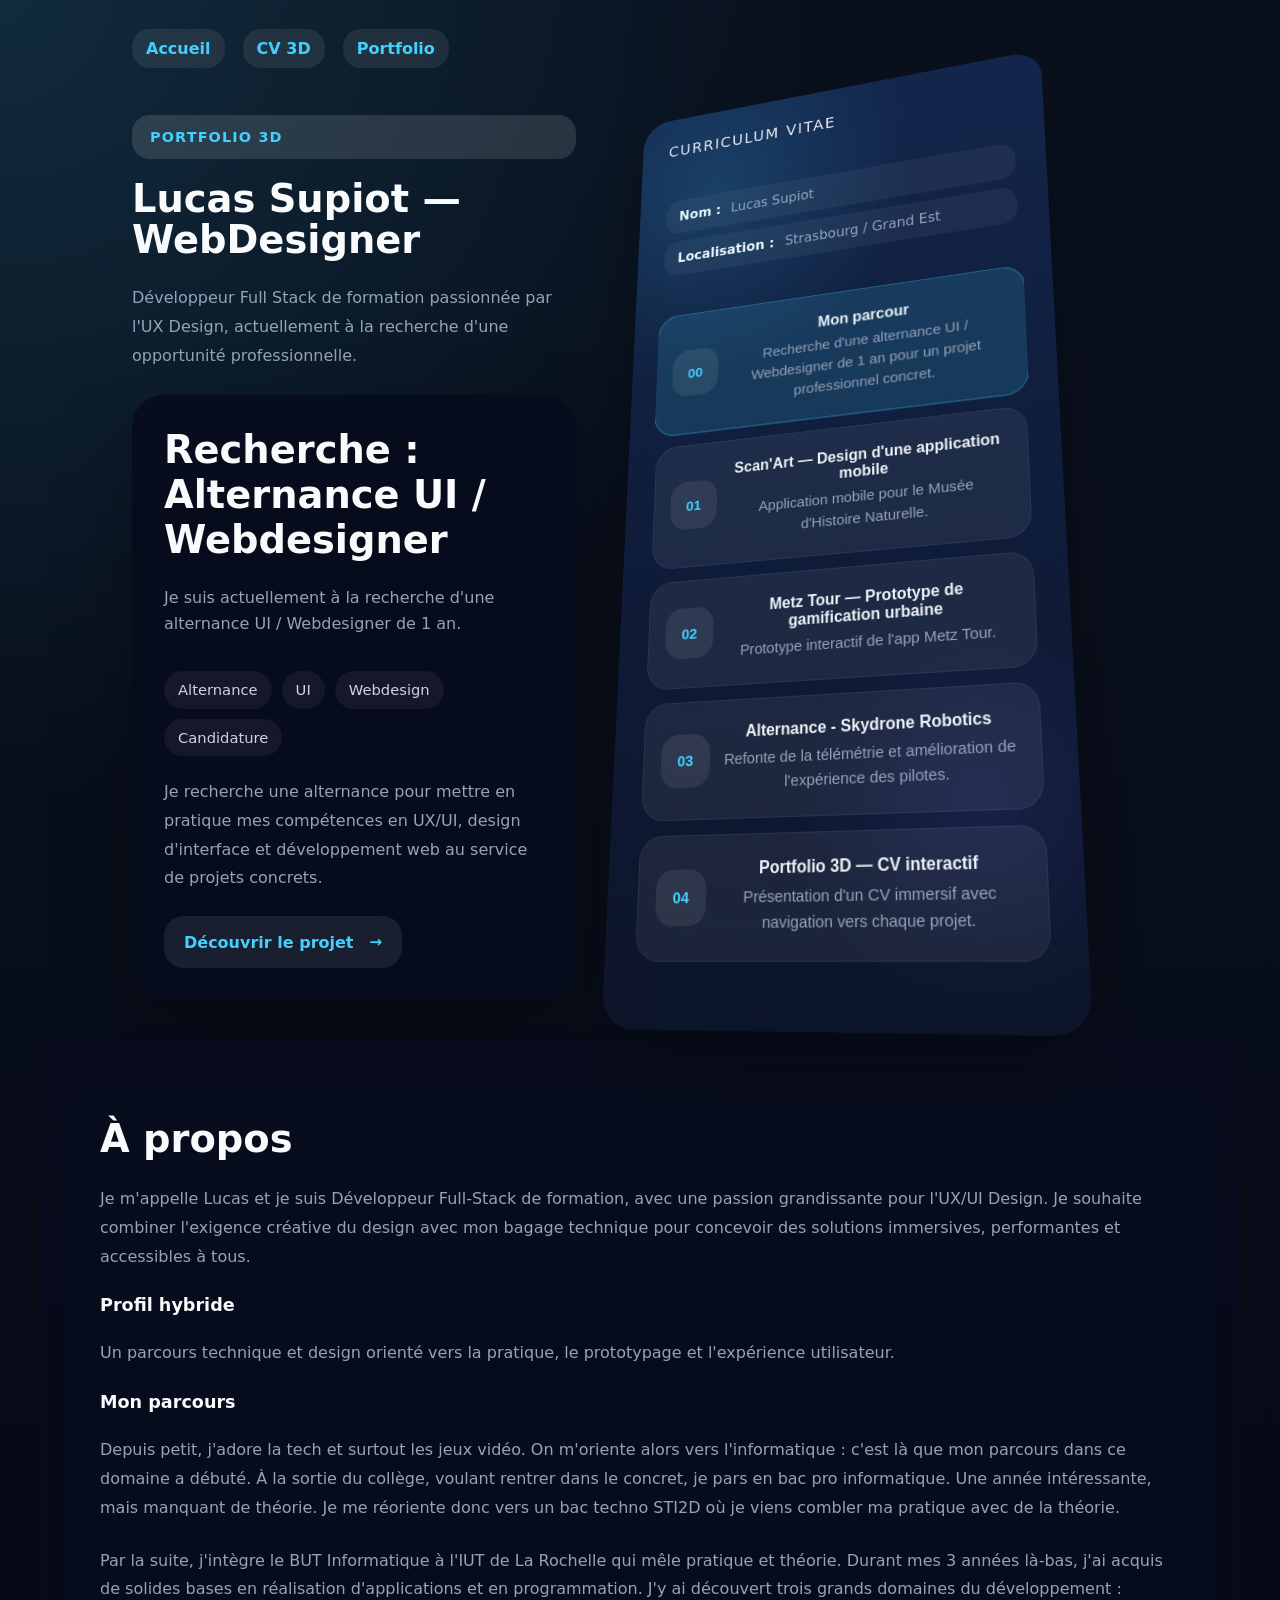
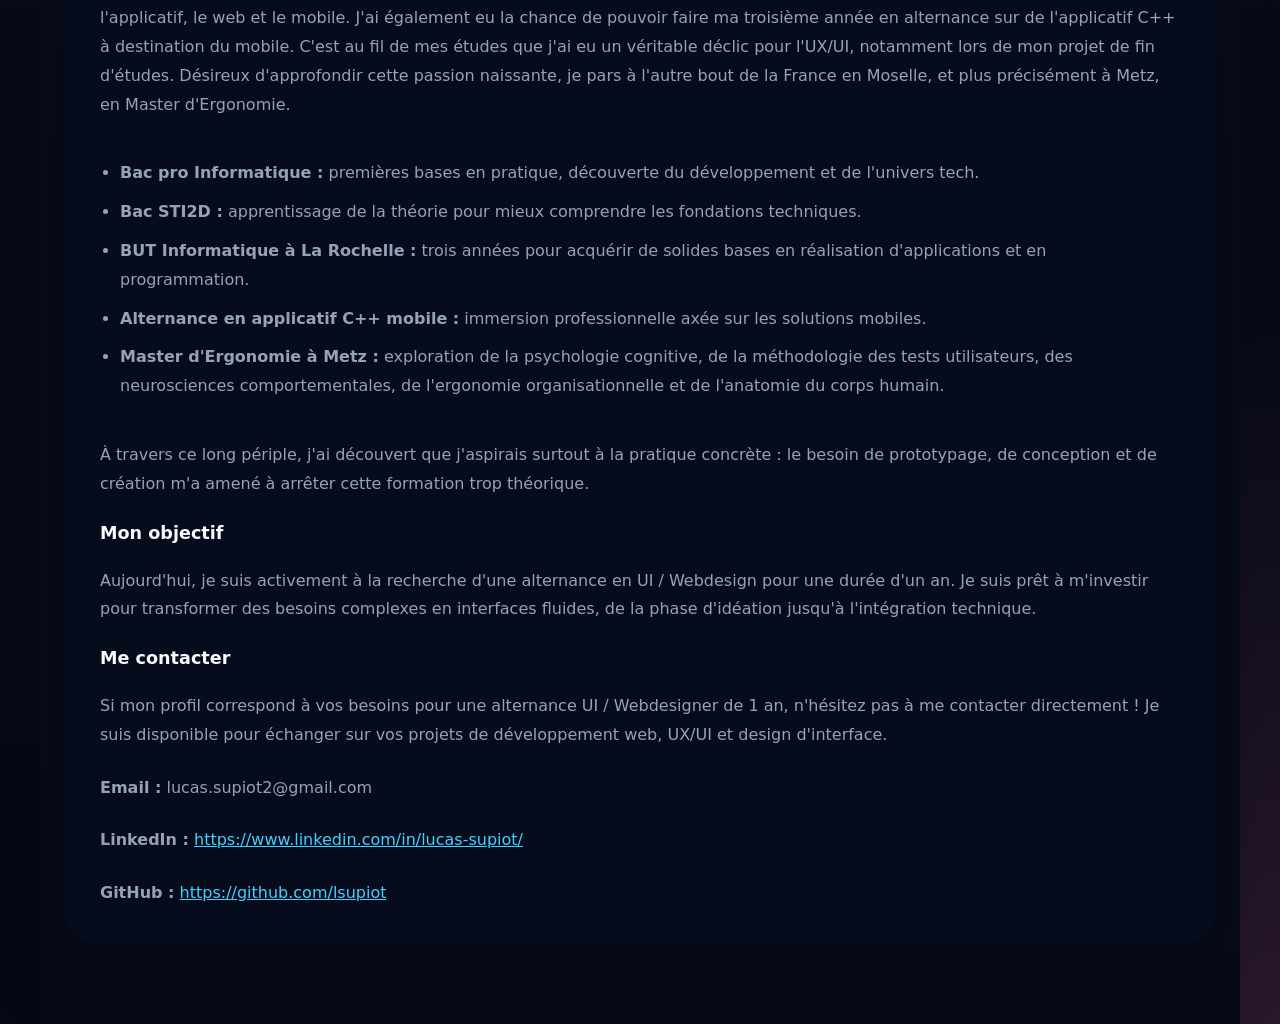
==== commit 88986133: "V4.1.0 Portfolio 3D utilisable" ====
--- a/index.html
+++ b/index.html
@@ -17,13 +17,13 @@
 
             <section class="intro">
                 <span class="badge">Portfolio 3D</span>
-                <h1>Lucas Supiot — Développeur Front-end & UX/UI</h1>
-                <p>Un CV en 3D interactif qui met en avant tes meilleurs projets. Clique sur une ligne pour voir l’aperçu, puis accède à la page dédiée pour découvrir chaque réalisation.</p>
+                <h1>Lucas Supiot — WebDesigner</h1>
+                <p>Développeur Full Stack de formation passionnée par l'UX Design, actuellement à la recherche d'une opportunité professionnelle.</p>
                 <div class="project-panel" aria-live="polite">
                     <h2 id="project-title">Sélectionne une ligne du CV</h2>
-                    <p class="subtitle" id="project-subtitle">Chaque ligne représente une expérience stratégique. Le détail s'affichera ici avant de cliquer vers la page du projet.</p>
+                    <p class="subtitle" id="project-subtitle">Chaque ligne représente une expérience. Le détail s'affichera ici avant de cliquer vers la page du projet.</p>
                     <div class="tags" id="project-tags"></div>
-                    <p class="description" id="project-description">Ce portfolio met en valeur ton parcours avec une approche visuelle immersive et professionnelle.</p>
+                    <p class="description" id="project-description">Ce portfolio met en valeur mon parcours avec une approche visuelle immersive et professionnelle.</p>
                     <a id="project-link" class="project-link" href="scanart.html">Voir le projet</a>
                 </div>
             </section>
@@ -40,7 +40,7 @@
                     <button class="cv-line" data-id="0" style="--index: 0;" type="button">
                         <span class="index">00</span>
                         <div>
-                            <h3>Cherche : ALTERNANCE UI / WEBDESIGNER</h3>
+                            <h3>Mon parcour</h3>
                             <p>Recherche d'une alternance UI / Webdesigner de 1 an pour un projet professionnel concret.</p>
                         </div>
                     </button>
@@ -48,20 +48,20 @@
                         <span class="index">01</span>
                         <div>
                             <h3>Scan'Art — Design d'une application mobile</h3>
-                            <p>Prototype UX/UI pour le Musée d'Histoire Naturelle, parcours visiteur et accessibilité.</p>
+                            <p>Application mobile pour le Musée d'Histoire Naturelle.</p>
                         </div>
                     </button>
                     <button class="cv-line" data-id="2" style="--index: 2;" type="button">
                         <span class="index">02</span>
                         <div>
                             <h3>Metz Tour — Prototype de gamification urbaine</h3>
-                            <p>Application de voyage urbain avec parcours, badges et interface immersive.</p>
+                            <p>Prototype interactif de l'app Metz Tour.</p>
                         </div>
                     </button>
                     <button class="cv-line" data-id="3" style="--index: 3;" type="button">
                         <span class="index">03</span>
                         <div>
-                            <h3>Skydrone Robotics — Interfaces de drone</h3>
+                            <h3>Alternance - Skydrone Robotics </h3>
                             <p>Refonte de la télémétrie et amélioration de l'expérience des pilotes.</p>
                         </div>
                     </button>
@@ -179,53 +179,8 @@
             </ul>
             <p>À travers ce long périple, j'ai découvert que j'aspirais surtout à la pratique concrète : le besoin de prototypage, de conception et de création m'a amené à arrêter cette formation trop théorique.</p>
 
-            <h3>Expériences significatives</h3>
-            <ul>
-                <li><strong>Musée d'Histoire Naturelle de La Rochelle :</strong> en tant que Product Owner et Développeur Mobile, j'ai co-créé Scan'Art, une application gamifiée pour digitaliser le parcours visiteur. J'y ai découvert Figma pour la conception de l'Atomic Design, organisé des tests itératifs avec le public, et participé au développement sous Flutter.</li>
-                <li><strong>Skydrone Robotics :</strong> pendant mon alternance, j'ai analysé et refondu l'ergonomie des interfaces de télémétrie de drones. Mon travail a consisté à traduire les besoins du terrain en maquettes fonctionnelles puis à les intégrer techniquement, avec pour but de réduire la charge cognitive des pilotes et de faciliter les missions de vol.</li>
-                <li><strong>Smart-Campus :</strong> j'ai œuvré en tant que Webdesigner et Développeur Full-Stack pour concevoir un dashboard web interactif, en mettant l'accent sur la Data Visualization.</li>
-            </ul>
-
             <h3>Mon objectif</h3>
             <p>Aujourd'hui, je suis activement à la recherche d'une alternance en UI / Webdesign pour une durée d'un an. Je suis prêt à m'investir pour transformer des besoins complexes en interfaces fluides, de la phase d'idéation jusqu'à l'intégration technique.</p>
-
-            <h3>Développement Full-Stack</h3>
-            <p>Mon approche du développement est guidée par l'optimisation, la maintenabilité et la qualité de l'interface utilisateur. Je couvre toute la chaîne technique, avec un focus particulier sur l'architecture, la fiabilité et la performance des applications.</p>
-
-            <h3>Scan'Art : Architecture Mobile et Backend</h3>
-            <p>Sur ce projet de 6 mois, j'ai occupé le rôle de Product Owner (méthode Agile/Scrum) et de Développeur Mobile.</p>
-            <ul>
-                <li><strong>Front-End (Flutter/Dart) :</strong> intégration front-end avec une architecture Clean Code respectant les maquettes Figma.</li>
-                <li><strong>Tests et Qualité :</strong> rédaction de tests BDD (Behavior Driven Development) et analyse via SonarQube (89.8% de couverture de code, zéro vulnérabilité).</li>
-                <li><strong>Back-End Optimisé :</strong> API PHP conteneurisée via Docker Multi-stage. Optimisation du stockage des ressources avec un bucket MinIO et conversion des images au format WebP.</li>
-            </ul>
-
-            <h3>Skydrone Robotics (Alternance)</h3>
-            <p>Développement d'applications et d'interfaces pour l'industrie des drones. Traduction des besoins terrain complexes en maquettes fonctionnelles. Développement et intégration de composants graphiques en C++, QML et Qt pour la station de contrôle. QGroundControl — interface de contrôle du drone en alternance.</p>
-
-            <h3>Smart-Campus (Projet Web)</h3>
-            <ul>
-                <li>Intégration HTML5, CSS3 et JavaScript.</li>
-                <li>Data Visualization : utilisation de la librairie Chart.js pour concevoir des graphiques interactifs.</li>
-                <li>Conception d'un système d'alertes intelligentes basé sur une micro-copy soignée.</li>
-                <li>Architecture logicielle et développement front-end.</li>
-            </ul>
-
-            <h3>Projets UX/UI et Prototypage</h3>
-            <p>Mes conceptions reposent sur des méthodes éprouvées : Design Thinking, création de Personas, User Journeys et respect des normes d'accessibilité (WCAG/RGAA). Je mets en valeur la réflexion ergonomique dans chaque projet, du prototypage à la validation sur le terrain.</p>
-
-            <h3>Scan'Art : L'expérience muséale interactive</h3>
-            <p>Contexte : projet académique pour le Musée d'Histoire Naturelle de La Rochelle.</p>
-            <p>Objectifs : fluidifier la visite des enfants et donner envie de revenir grâce à des challenges, le tout jouable en totale autonomie (sans médiateurs) et hors ligne.</p>
-            <p>UI Design et Atomic Design : conception d'une bibliothèque de composants graphiques sur Figma pour assurer la parfaite cohérence visuelle de l'application.</p>
-            <p>Personnalisation et Gamification : création d'une interface de création d'avatar pour immerger l'enfant dans l'aventure.</p>
-            <p>Recherche et Tests Utilisateurs : organisation de sessions de tests itératifs directement avec les visiteurs du musée pour ajuster l'ergonomie et valider l'histoire.</p>
-
-            <h3>Metz Tour : Gamification et Exploration Urbaine</h3>
-            <p>Le défi : comment inciter les touristes et les habitants de Metz à pratiquer une activité physique tout en découvrant le patrimoine de leur ville ?</p>
-            <p>La solution : nous avons conçu l'interface d'une application mobile qui transforme la balade en jeu : carte interactive, filtres de lieux et badges de succès.</p>
-            <p>Vous pouvez naviguer dans le prototype interactif ci-dessous.</p>
-            <p><a href="https://embed.figma.com/proto/jrErI9CJrKEsVj4S0vZ2EP/Metz-Tour?page-id=1139%3A2404&node-id=1139-2405&p=f&viewport=359%2C181%2C0.16&scaling=scale-down&content-scaling=fixed&starting-point-node-id=1139%3A2405&embed-host=share" target="_blank" rel="noopener noreferrer">Voir le prototype Metz Tour</a></p>
 
             <h3>Me contacter</h3>
             <p>Si mon profil correspond à vos besoins pour une alternance UI / Webdesigner de 1 an, n'hésitez pas à me contacter directement ! Je suis disponible pour échanger sur vos projets de développement web, UX/UI et design d'interface.</p>
--- a/styles.css
+++ b/styles.css
@@ -346,7 +346,7 @@
 iframe,
 iframe {
     width: 100%;
-    min-height: 420px;
+    min-height: 820px;
     border: none;
 }
 
